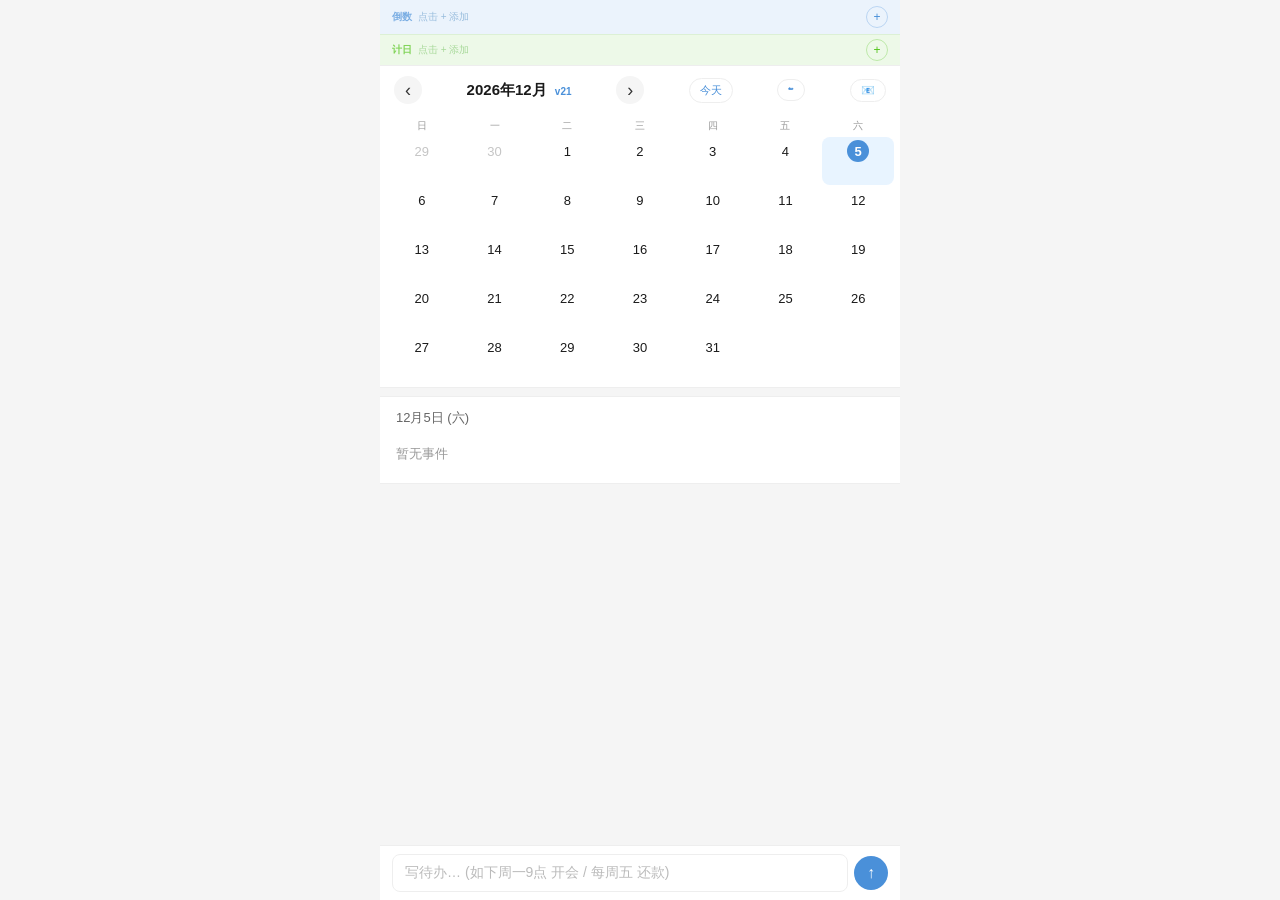
==== index.html @ f9f0dc05 "菜花日历 v1.0 - PWA网页版发布" ====
<!DOCTYPE html>
<html lang="zh-CN">
<head>
<meta charset="UTF-8">
<meta name="viewport" content="width=device-width,initial-scale=1,viewport-fit=cover,user-scalable=no">
<meta name="theme-color" content="#4A90D9">
<meta name="apple-mobile-web-app-capable" content="yes">
<meta name="apple-mobile-web-app-status-bar-style" content="default">
<meta name="apple-mobile-web-app-title" content="菜花日历">
<link rel="apple-touch-icon" href="icon-192.png">
<link rel="manifest" href="manifest.json">
<script src="https://alcdn.msauth.net/browser/2.28.3/js/msal-browser.min.js"></script>
<title>菜花日历</title>
<style>
*{margin:0;padding:0;box-sizing:border-box}
body{font-family:-apple-system,BlinkMacSystemFont,"PingFang SC","Microsoft YaHei",sans-serif;background:#f5f5f5;color:#1a1a1a;max-width:520px;margin:0 auto;padding-bottom:72px}
.top-bar{position:sticky;top:0;z-index:50;background:#fff;border-bottom:1px solid #eee}
.countdown-bar{display:flex;align-items:center;padding:6px 12px;gap:6px;background:#EBF3FC;min-height:32px}
.countdown-bar .label{font-size:10px;color:#4A90D9;font-weight:600;flex-shrink:0;opacity:.7}
.cd-scroll{display:flex;gap:6px;overflow-x:auto;flex:1;scrollbar-width:none}
.cd-scroll::-webkit-scrollbar{display:none}
.cd-row{display:flex;flex-wrap:nowrap;gap:6px;max-height:24px;overflow-x:auto;overflow-y:hidden;flex:1}
.cd-row.wrap{flex-wrap:wrap;max-height:56px;overflow-y:auto}
.counter-bar{display:flex;align-items:center;padding:4px 12px;gap:6px;background:#EDF9E8;border-top:1px solid #dcf0d5;min-height:28px}
.counter-bar .label{font-size:10px;color:#52C41A;font-weight:600;flex-shrink:0;opacity:.7}
.ct-scroll{display:flex;gap:6px;overflow-x:auto;flex:1;scrollbar-width:none}
.ct-scroll::-webkit-scrollbar{display:none}
.mtag{display:inline-flex;align-items:center;gap:2px;padding:2px 8px;border-radius:12px;font-size:11px;white-space:nowrap;flex-shrink:0;cursor:default}
.mtag.cd{background:#fff;color:#4A90D9}
.mtag.ct{background:#fff;color:#52C41A}
.mtag .n{font-weight:700;font-size:12px}
.mtag .x{display:none;margin-left:2px;width:11px;height:11px;border-radius:50%;background:rgba(0,0,0,.08);font-size:7px;cursor:pointer}
.mtag:active .x{display:inline-flex;align-items:center;justify-content:center}
.top-add{width:22px;height:22px;border:1px solid rgba(0,0,0,.1);border-radius:50%;background:transparent;font-size:12px;color:#999;cursor:pointer;flex-shrink:0;display:flex;align-items:center;justify-content:center}
.countdown-bar .top-add{border-color:rgba(74,144,217,.3);color:#4A90D9}
.counter-bar .top-add{border-color:rgba(82,196,26,.3);color:#52C41A}
.csec{background:#fff;border-bottom:1px solid #eee}
.cnav{display:flex;align-items:center;justify-content:space-between;padding:10px 14px}
.cnb{width:28px;height:28px;border:none;background:#f5f5f5;border-radius:50%;font-size:18px;cursor:pointer;color:#333}
.cttl{font-size:15px;font-weight:600}
.cttl span{color:#4A90D9;font-size:10px;margin-left:4px}
.ctoday{font-size:11px;padding:4px 10px;border:1px solid #eee;background:#fff;border-radius:14px;cursor:pointer;color:#4A90D9}
.cgrid{display:grid;grid-template-columns:repeat(7,1fr);padding:2px 6px 6px;gap:1px}
.chdr{text-align:center;font-size:10px;color:#999;padding:3px 0}
.ccell{min-height:48px;display:flex;flex-direction:column;align-items:center;padding:3px 1px;cursor:pointer;border-radius:8px;transition:background .15s}
.ccell:active{background:#f0f0f0}
.ccell.dim{opacity:.25;pointer-events:none}
.ccell.sel{background:#e8f4ff}
.cdnum{font-size:13px;font-weight:500;width:22px;height:22px;display:flex;align-items:center;justify-content:center;border-radius:50%}
.ccell.today .cdnum{background:#4A90D9;color:#fff;font-weight:700}
.ccell.sel .cdnum{background:#4A90D9;color:#fff}
.cevts{width:100%;margin-top:1px;overflow:hidden;text-align:center}
.cevt{font-size:8px;line-height:1.2;white-space:nowrap;overflow:hidden;text-overflow:ellipsis;font-weight:500;padding:1px 3px;border-radius:2px;margin:1px 0;cursor:pointer;color:#fff}
.cevt:active{opacity:.7}
.cmore{font-size:7px;color:#bbb;margin-top:1px}
/* 底部事件列表 */
.elist{background:#fff;margin-top:8px;padding:12px 16px;border-top:1px solid #eee;border-bottom:1px solid #eee}
.elist h4{font-size:13px;color:#666;margin-bottom:10px;font-weight:500}
.eitem{display:flex;align-items:center;gap:10px;padding:8px 0;border-bottom:1px solid #f5f5f5}
.eitem:last-child{border-bottom:none}
.eitem .bar{width:3px;height:20px;border-radius:2px}
.eitem .txt{flex:1;font-size:14px}
.eitem .tm{font-size:11px;color:#999}
.eitem .rec{font-size:10px;color:#4A90D9;background:#EBF3FC;padding:1px 6px;border-radius:10px}
/* 输入 */
.ibar{position:fixed;bottom:0;left:50%;transform:translateX(-50%);max-width:520px;width:100%;display:flex;gap:6px;align-items:center;padding:8px 12px calc(8px + env(safe-area-inset-bottom,0));background:rgba(255,255,255,.95);backdrop-filter:blur(12px);border-top:1px solid #eee;z-index:100}
.ibar textarea{flex:1;border:1px solid #eee;border-radius:8px;padding:8px 12px;font-size:14px;font-family:inherit;resize:none;outline:none;max-height:80px;min-height:34px;line-height:1.4}
.ibar textarea:focus{border-color:#4A90D9}
.ibar textarea::placeholder{color:#bbb}
.sbtn{width:34px;height:34px;border:none;border-radius:50%;background:#4A90D9;color:#fff;font-size:16px;cursor:pointer;flex-shrink:0}
/* 弹窗 */
.ovl{display:none;position:fixed;inset:0;background:rgba(0,0,0,.3);z-index:200;align-items:center;justify-content:center;padding:20px}
.ovl.on{display:flex}
.dlg{background:#fff;border-radius:12px;padding:20px;width:100%;max-width:320px}
.dlg h3{font-size:15px;margin-bottom:14px}
.dlg input,.dlg select{width:100%;padding:9px 12px;border:1px solid #eee;border-radius:8px;font-size:14px;font-family:inherit;outline:none;margin-bottom:8px;background:#fff}
.dlg input:focus,.dlg select:focus{border-color:#4A90D9}
.dlg label.switch{display:flex;align-items:center;gap:8px;margin-bottom:8px;font-size:13px;color:#666;cursor:pointer}
.dlg label.switch input[type=checkbox]{width:auto;margin:0;accent-color:#4A90D9}
.dlg .rec-opts{margin-bottom:8px;display:none}
.dlg .rec-opts.on{display:block}
.dlg .rec-opts select{width:100%}
.dlg .rec-opts .day-pick{display:flex;gap:4px;margin-top:8px}
.dlg .rec-opts .day-pick span{flex:1;text-align:center;padding:5px 0;border:1px solid #eee;border-radius:6px;font-size:11px;cursor:pointer}
.dlg .rec-opts .day-pick span.on{background:#4A90D9;color:#fff;border-color:#4A90D9}
.dlg .rec-opts input[type=number]{width:80px;margin-top:8px}
.cpick{display:flex;gap:8px;margin-bottom:8px}
.cpick span{width:28px;height:28px;border-radius:50%;cursor:pointer;border:2px solid transparent;flex-shrink:0}
.cpick span.on{border-color:#333;box-shadow:0 0 0 2px #fff,0 0 0 4px currentColor}
.dlg-btns{display:flex;gap:8px;justify-content:flex-end;margin-top:4px}
.dlg-btns button{padding:7px 18px;border:none;border-radius:8px;font-size:13px;cursor:pointer;font-family:inherit}
.dlg-btns .ok{background:#4A90D9;color:#fff}
.dlg-btns .no{background:#f5f5f5;color:#888}
.dlg-btns .del{background:#ff4d4f;color:#fff}
.toast{position:fixed;bottom:80px;left:50%;transform:translateX(-50%);background:rgba(0,0,0,.8);color:#fff;padding:8px 18px;border-radius:20px;font-size:13px;z-index:300;opacity:0;transition:.3s;pointer-events:none}
.toast.on{opacity:1}
</style>
</head>
<body>

<div class="top-bar">
  <div class="countdown-bar">
    <span class="label">倒数</span>
    <div class="cd-row" id="cdrow"></div>
    <button class="top-add" id="cdadd">+</button>
  </div>
  <div class="counter-bar">
    <span class="label">计日</span>
    <div class="ct-scroll" id="ctrow"></div>
    <button class="top-add" id="ctadd">+</button>
  </div>
</div>

<div class="ovl" id="mo">
  <div class="dlg">
    <h3 id="mhdr">添加倒数日</h3>
    <input type="text" id="mt" placeholder="如：汕头出发">
    <input type="date" id="md">
    <div class="dlg-btns">
      <button class="no" id="mc">取消</button>
      <button class="ok" id="mk">保存</button>
    </div>
  </div>
</div>

<div class="ovl" id="eo">
  <div class="dlg">
    <h3>编辑事件</h3>
    <input type="text" id="et" placeholder="事件名称">
    <input type="date" id="ed">
    <input type="time" id="etm">
    <div class="cpick">
      <span style="background:#4A90D9" data-c="blue"></span>
      <span style="background:#52C41A" data-c="green"></span>
      <span style="background:#FAAD14" data-c="yellow"></span>
      <span style="background:#FF4D4F" data-c="red"></span>
    </div>
    <label class="switch"><input type="checkbox" id="rec-toggle"> 循环</label>
    <div class="rec-opts" id="rec-opts">
      <select id="rec-type">
        <option value="daily">每天</option>
        <option value="weekdays">工作日</option>
        <option value="weekly">每周</option>
        <option value="monthly">每月</option>
      </select>
      <div class="day-pick" id="rec-days" style="display:none">
        <span data-d="1">一</span><span data-d="2">二</span><span data-d="3">三</span><span data-d="4">四</span><span data-d="5">五</span><span data-d="6">六</span><span data-d="0">日</span>
      </div>
      <input type="number" id="rec-mday" placeholder="几号" min="1" max="31" style="display:none">
      <label class="switch" style="margin-top:8px"><input type="checkbox" id="rec-countdown" checked> 显示在倒数日</label>
    </div>
    <div class="dlg-btns">
      <button class="del" id="edel">删除</button>
      <div style="flex:1"></div>
      <button class="no" id="ecancel">取消</button>
      <button class="ok" id="esave">保存</button>
    </div>
  </div>
</div>

<div class="ovl" id="so">
  <div class="dlg">
    <h3>☁ 云端同步</h3>
    <p style="font-size:12px;color:#999;margin-bottom:12px">通过 GitHub Gist 在多设备间同步数据</p>
    <label style="font-size:12px;color:#666">GitHub Token</label>
    <input type="password" id="sgtoken" placeholder="ghp_xxxxxxxxxxxx">
    <label style="font-size:12px;color:#666">Gist ID（首次上传后自动生成）</label>
    <input type="text" id="sgid" placeholder="上传后自动填充">
    <div style="font-size:11px;color:#999;margin:8px 0">
      如何获取？<a href="https://github.com/settings/tokens" target="_blank" style="color:#4A90D9">创建 Token</a>，勾选 <b>gist</b> 权限即可
    </div>
    <div class="dlg-btns">
      <button class="no" id="scancel">取消</button>
      <button class="ok" id="supload">上传到云端</button>
      <button class="ok" id="sdownload">从云端下载</button>
    </div>
  </div>
</div>

<div class="ovl" id="oo">
  <div class="dlg">
    <h3>📧 Outlook 同步</h3>
    <p id="oostatus" style="font-size:12px;color:#999;margin-bottom:12px">未登录</p>
    <div id="ooconfig" style="margin-bottom:12px">
      <label style="font-size:12px;color:#666">Azure 应用 ID（Client ID）</label>
      <input type="text" id="ocid" placeholder="粘贴你的 Client ID">
      <div style="font-size:10px;color:#999;margin-top:4px">
        如何获取？见下方<a href="#" id="ohelp" style="color:#4A90D9">设置教程</a>
      </div>
    </div>
    <div class="dlg-btns">
      <button class="no" id="ocancel">关闭</button>
      <button class="ok" id="ologin">登录 Outlook</button>
      <button class="ok" id="ologout" style="display:none">退出登录</button>
      <button class="ok" id="opull" style="display:none">从 Outlook 拉取</button>
      <button class="ok" id="opush" style="display:none">推送到 Outlook</button>
    </div>
    <div id="ohelpbox" style="display:none;margin-top:12px;background:#f8f8f8;padding:10px;border-radius:8px;font-size:11px;line-height:1.6;max-height:200px;overflow-y:auto">
      <b>Azure 应用注册步骤：</b><br>
      1. 打开 <a href="https://portal.azure.com/#view/Microsoft_AAD_RegisteredApps/ApplicationsListBlade" target="_blank">Azure 应用注册</a><br>
      2. 点「新注册」→ 名称填「菜花日历」<br>
      3. 账户类型选「任何组织目录中的帐户和个人 Microsoft 帐户」<br>
      4. 重定向 URI 选「单页应用(SPA)」→ 填当前网址<br>
      5. 点「注册」→ 复制「应用程序(客户端) ID」<br>
      6. 粘贴到上方输入框即可
    </div>
  </div>
</div>

<div class="csec">
  <div class="cnav">
    <button class="cnb" id="pm">‹</button>
    <div class="cttl" id="ct">2026年6月 <span>v21</span></div>
    <button class="cnb" id="nm">›</button>
    <button class="ctoday" id="td">今天</button>
    <button class="ctoday" id="syncbtn" title="云端同步">☁</button>
    <button class="ctoday" id="outlookbtn" title="Outlook同步">📧</button>
  </div>
  <div class="cgrid" id="cg"></div>
</div>

<!-- 选中日期的事件列表 -->
<div class="elist" id="el">
  <h4 id="elt">点击日期查看事件</h4>
  <div id="elc"></div>
</div>

<div class="ibar">
  <textarea id="ci" placeholder="写待办… (如下周一9点 开会 / 每周五 还款)" rows="1"></textarea>
  <button class="sbtn" id="sb">↑</button>
</div>

<div class="toast" id="to"></div>

<script>
// ====== 颜色 ======
var COLORS={blue:'#4A90D9',green:'#52C41A',yellow:'#FAAD14',red:'#FF4D4F','default':'#8C8C8C'};

// ====== Parser ======
(function(){var D=['日','一','二','三','四','五','六'],N={'一':1,'二':2,'三':3,'四':4,'五':5,'六':6,'日':0,'天':0,'七':7};
function now(){var d=new Date();d.setHours(0,0,0,0);return d}
function clone(d){return new Date(d.getTime())}
function getThisWeekday(c){var t=N[c],d=clone(now()),cd=d.getDay(),diff=t-cd;if(diff<0)diff+=7;d.setDate(d.getDate()+diff);return d}
function getNextWeekday(c,w){var t=N[c],d=clone(now()),cd=d.getDay(),diff=t-cd;if(diff<=0)diff+=7;diff+=(w-1)*7;d.setDate(d.getDate()+diff);return d}

window.Parser={
 parseLine:function(line){
  line=line.trim();if(!line)return null;
  line=line.replace(/^\d+[、，,.。\s]+/,'').trim();if(!line)return null;
  var r={title:line,date:null,time:null,recurring:null,color:'default',needsClarify:false};
  // recurring patterns first
  var pats=[{re:/每天/,fn:function(){return{t:'daily'}}},{re:/(每个)?工作日/,fn:function(){return{t:'weekdays'}}},{re:/每周([一二三四五六日天])/,fn:function(m){return{t:'weekly',d:N[m[1]]}}},{re:/每月(\d{1,2})[日号]/,fn:function(m){return{t:'monthly',d:parseInt(m[1])}}},{re:/每个月(\d{1,2})[日号]/,fn:function(m){return{t:'monthly',d:parseInt(m[1])}}},{re:/每个月的(\d{1,2})[日号]/,fn:function(m){return{t:'monthly',d:parseInt(m[1])}}},{re:/每月的(\d{1,2})[日号]/,fn:function(m){return{t:'monthly',d:parseInt(m[1])}}}];
  for(var i=0;i<pats.length;i++){var m=line.match(pats[i].re);if(m){r.recurring=pats[i].fn(m);r.recurring.matched=m[0];r.title=r.title.replace(m[0],'').trim();break}}
  // time
  var tps=[{re:/上午(\d{1,2})点(半|(\d{1,2})分?)?/,fn:function(m){return pad(parseInt(m[1]),m[2]==='半'?30:(m[3]?parseInt(m[3]):0))}},{re:/下午(\d{1,2})点(半|(\d{1,2})分?)?/,fn:function(m){return pad(parseInt(m[1])+12,m[2]==='半'?30:(m[3]?parseInt(m[3]):0))}},{re:/晚上(\d{1,2})点(半|(\d{1,2})分?)?/,fn:function(m){return pad(parseInt(m[1])+12,m[2]==='半'?30:(m[3]?parseInt(m[3]):0))}},{re:/(\d{1,2}):(\d{2})/,fn:function(m){return m[1].padStart(2,'0')+':'+m[2]}},{re:/全天/,fn:function(){return'all_day'}}];
  for(var i=0;i<tps.length;i++){var m=r.title.match(tps[i].re);if(m){r.time=tps[i].fn(m);r.title=r.title.replace(m[0],'').trim();break}}
  // date (absolute/relative)
  var dps=[{re:/^周([一二三四五六])周([一二三四五六日天])/,fn:function(m){return getThisWeekday(m[1])}},{re:/^周([一二三四五六])[日天](?!\S)/,fn:function(m){return getThisWeekday(m[1])}},{re:/^今天/,fn:function(){return clone(now())}},{re:/^明天/,fn:function(){var d=clone(now());d.setDate(d.getDate()+1);return d}},{re:/^后天/,fn:function(){var d=clone(now());d.setDate(d.getDate()+2);return d}},{re:/^大后天/,fn:function(){var d=clone(now());d.setDate(d.getDate()+3);return d}},{re:/^下周([一二三四五六日天])/,fn:function(m){return getNextWeekday(m[1],1)}},{re:/^下下周([一二三四五六日天])/,fn:function(m){return getNextWeekday(m[1],2)}},{re:/^这周([一二三四五六日天])/,fn:function(m){return getThisWeekday(m[1])}},{re:/^周([一二三四五六日天])/,fn:function(m){return getThisWeekday(m[1])}},{re:/^下周(?!\S)/,fn:function(){return getNextWeekday('一',1)}},{re:/^周末/,fn:function(){return getThisWeekday('六')}}];
  var found=false;
  for(var i=0;i<dps.length;i++){var m=r.title.match(dps[i].re);if(m){r.date=dps[i].fn(m);r.title=r.title.replace(m[0],'').trim();found=true;break}}
  if(!found){var am=r.title.match(/^(\d{1,2})月(\d{1,2})[日号]/);if(am){var mo=parseInt(am[1]),dy=parseInt(am[2]);if(mo>=1&&mo<=12&&dy>=1&&dy<=31){var d=new Date(now().getFullYear(),mo-1,dy);if(d<now())d.setFullYear(d.getFullYear()+1);r.date=d;r.title=r.title.replace(am[0],'').trim();found=true}}}
  if(!found){var dm=r.title.match(/^(\d{1,2})[日号](?![-.\d])/);if(dm){var dy=parseInt(dm[1]);if(dy>=1&&dy<=31){var d=new Date(now().getFullYear(),now().getMonth(),dy);if(d<now())d.setMonth(d.getMonth()+1);r.date=d;r.title=r.title.replace(dm[0],'').trim();found=true}}}
  // If has recurring but no date found, set date to next occurrence of that weekday (today or next)
  if(r.recurring&&!r.date&&r.recurring.t==='weekly'){r.date=getNextWeekday(D[r.recurring.d],0)} // 0 = this week or next
  if(!found&&!r.recurring){r.needsClarify=true}
  r.title=r.title.replace(/^[,，、。.\s]+/,'').replace(/[,，、。.\s]+$/,'').replace(/^[【\[].*?[】\]]/,'').trim();
  if(!r.title)r.title='(无标题)';
  var lo=r.title;
  if(/红/.test(lo)){r.color='red';r.title=r.title.replace(/红/g,'').trim()}
  else if(/黄/.test(lo)){r.color='yellow';r.title=r.title.replace(/黄/g,'').trim()}
  else if(/绿/.test(lo)){r.color='green';r.title=r.title.replace(/绿/g,'').trim()}
  else if(/蓝/.test(lo)){r.color='blue';r.title=r.title.replace(/蓝/g,'').trim()}
  if(!r.title||r.title.length<2)r.title='(无标题)';
  return r},
 parse:function(text){var self=this;var rv=text.split(/[\n\r]+/).filter(function(l){return l.trim()}).reduce(function(acc,l){var parts=l.trim().split(/[\s,，、]+(?=\d+[、，,.。\s]?\S)/);return acc.concat(parts)},[]).map(function(l){return self.parseLine(l)}).filter(Boolean);var flat=[];rv.forEach(function(r){if(r.date&&/[，、,]/.test(r.title)){r.title.split(/[，、,]/).filter(function(s){return s.trim().length>=2}).forEach(function(s){flat.push({title:s.trim(),date:r.date,time:r.time,recurring:r.recurring,color:r.color,showInCountdown:r.showInCountdown})})}else{flat.push(r)}});return flat},
 formatDate:function(date){if(!date)return'';return date.getFullYear()+'/'+(date.getMonth()+1)+'/'+date.getDate()+' 周'+D[date.getDay()]},
 recLabel:function(r){if(!r)return'';var m={daily:'每天',weekdays:'工作日'};if(m[r.t])return m[r.t];if(r.t==='weekly')return'每周'+D[r.d];if(r.t==='monthly')return'每月'+r.d+'号';return''}
};
function pad(h,m){if(h===12)h=12;if(h>24)h-=12;return String(h).padStart(2,'0')+':'+String(m).padStart(2,'0')}
})();

// ====== Storage ======
window.Storage=(function(){
function fmt(d){return d.getFullYear()+'-'+String(d.getMonth()+1).padStart(2,'0')+'-'+String(d.getDate()).padStart(2,'0')}
function get(k,d){try{return JSON.parse(localStorage.getItem(k)||d)}catch(e){return JSON.parse(d)}}
function set(k,v){localStorage.setItem(k,JSON.stringify(v))}
function matchRec(ev,date){if(ev.date){var d=new Date(ev.date+'T00:00:00');if(isNaN(d.getTime()))return false;if(date<d)return false}var r=ev.recurring;switch(r.t){case'daily':return true;case'weekdays':return date.getDay()>=1&&date.getDay()<=5;case'weekly':return date.getDay()===r.d;case'monthly':return date.getDate()===r.d}return false}
function getEvs(){return get('cal_evts','[]')}
function saveEvs(v){set('cal_evts',v)}
return{
 matchRec:matchRec,
 getEvents:getEvs,
 getEventById:function(id){return getEvs().find(function(e){return e.id===id})||null},
 getEventsByDate:function(ds){var evs=getEvs(),res=[];var d=new Date(ds+'T00:00:00');for(var i=0;i<evs.length;i++){var ev=evs[i];if(ev.recurring){if(matchRec(ev,d))res.push(ev)}else if(ev.date===ds){res.push(ev)}}return res},
 addEvents:function(list){var evs=getEvs();list.forEach(function(e){e.id=Date.now().toString(36)+Math.random().toString(36).slice(2,6);e.createdAt=new Date().toISOString();evs.push(e)});saveEvs(evs);return list},
 updateEvent:function(id,upd){var evs=getEvs(),idx=evs.findIndex(function(e){return e.id===id});if(idx>=0){Object.keys(upd).forEach(function(k){evs[idx][k]=upd[k]});evs[idx].updatedAt=new Date().toISOString();saveEvs(evs);return evs[idx]}return null},
 deleteEvent:function(id){saveEvs(getEvs().filter(function(e){return e.id!==id}))},
 getMonthEventDates:function(yy,mm){var evs=getEvs(),map={},f=new Date(yy,mm,1),l=new Date(yy,mm+1,0);
  for(var i=0;i<evs.length;i++){var ev=evs[i];
   if(ev.recurring){for(var d=new Date(f.getTime());d<=l;d.setDate(d.getDate()+1)){if(matchRec(ev,new Date(d.getTime()))){var k=fmt(d);if(!map[k])map[k]=[];map[k].push({id:ev.id,title:ev.title,color:ev.color,time:ev.time,recurring:ev.recurring})}}}
   else if(ev.date){var p=ev.date.split('-'),y=parseInt(p[0]),m2=parseInt(p[1]);if(y===yy&&m2-1===mm){if(!map[ev.date])map[ev.date]=[];map[ev.date].push({id:ev.id,title:ev.title,color:ev.color,time:ev.time,recurring:ev.recurring})}}}
  return map},
 formatDateStr:fmt,
 getMilestones:function(){return get('cal_ms','[]')},
 addMilestone:function(ms){var list=get('cal_ms','[]');ms.id='ms'+Date.now().toString(36);list.push(ms);set('cal_ms',list)},
 deleteMilestone:function(id){set('cal_ms',get('cal_ms','[]').filter(function(m){return m.id!==id}))},
 exportAll:function(){return{events:getEvs(),milestones:get('cal_ms','[]')}},
 importAll:function(d){if(d.events)saveEvs(d.events);if(d.milestones)set('cal_ms',d.milestones)}
}})();

// ====== App ======
(function(){
var yy,mm,selDate=null;
function E(s){return document.querySelector(s)}
function H(s){var d=document.createElement('div');d.textContent=s;return d.innerHTML}
var curMsType='countdown';

// ====== Outlook Sync ======
var msalApp=null,outlookLoggedIn=false,msalAccount=null;
var OUTLOOK_SCOPES=['Calendars.ReadWrite'];

function initMSAL(){
 var cid=E('#ocid').value.trim();
 if(!cid){toast('请填写 Client ID');return}
 localStorage.setItem('cal_msal_cid',cid);
 msalApp=new msal.PublicClientApplication({
  auth:{clientId:cid,authority:'https://login.microsoftonline.com/common',redirectUri:window.location.origin},
  cache:{cacheLocation:'localStorage',storeAuthStateInCookie:false}
 });
 return msalApp;
}

function showOutlook(){
 E('#oo').classList.add('on');
 E('#ohelpbox').style.display='none';
 var cid=localStorage.getItem('cal_msal_cid')||'';
 E('#ocid').value=cid;
 updateOutlookUI();
}

function hideOutlook(){E('#oo').classList.remove('on')}

function updateOutlookUI(){
 var logged=outlookLoggedIn;
 E('#ooconfig').style.display=logged?'none':'block';
 E('#ologin').style.display=logged?'none':'inline-block';
 E('#ologout').style.display=logged?'inline-block':'none';
 E('#opull').style.display=logged?'inline-block':'none';
 E('#opush').style.display=logged?'inline-block':'none';
 if(logged){
  var name=msalAccount?(msalAccount.name||msalAccount.username):'Outlook';
  E('#oostatus').textContent='已登录: '+name;
  E('#oostatus').style.color='#52C41A';
 }else{
  E('#oostatus').textContent='未登录';
  E('#oostatus').style.color='#999';
 }
}

function outlookLogin(){
 if(!msalApp){msalApp=initMSAL();if(!msalApp)return}
 msalApp.loginPopup({scopes:OUTLOOK_SCOPES})
 .then(function(resp){
  msalAccount=resp.account;outlookLoggedIn=true;
  msalApp.setActiveAccount(msalAccount);
  updateOutlookUI();toast('已登录 Outlook');
 }).catch(function(e){
  if(e.errorCode!=='user_cancelled')toast('登录失败: '+(e.errorMessage||e.message));
 });
}

function outlookLogout(){
 if(!msalApp)return;
 msalApp.logoutPopup().then(function(){
  outlookLoggedIn=false;msalAccount=null;updateOutlookUI();toast('已退出');
 }).catch(function(){});
}

function graphCall(endpoint,method,body){
 if(!msalApp||!msalAccount)return Promise.reject(new Error('未登录'));
 var req={scopes:OUTLOOK_SCOPES,account:msalAccount};
 return msalApp.acquireTokenSilent(req).then(function(resp){
  var opts={method:method||'GET',headers:{Authorization:'Bearer '+resp.accessToken}};
  if(body){opts.headers['Content-Type']='application/json';opts.body=JSON.stringify(body)}
  return fetch('https://graph.microsoft.com/v1.0'+endpoint,opts).then(function(r){
   if(!r.ok)throw new Error('HTTP '+r.status);
   return r.json();
  });
 });
}

function outlookPull(){
 if(!outlookLoggedIn){toast('请先登录');return}
 toast('正在从 Outlook 拉取...');
 var now=new Date().toISOString();
 graphCall('/me/calendar/events?$top=200&$orderby=start/dateTime&$filter=start/dateTime ge \''+now+'\'')
 .then(function(data){
  var evts=[];
  (data.value||[]).forEach(function(oe){
   var start=oe.start||{},title=oe.subject||'';
   var d=null;
   if(start.dateTime){
    var dt=new Date(start.dateTime);
    d=dt.getFullYear()+'-'+String(dt.getMonth()+1).padStart(2,'0')+'-'+String(dt.getDate()).padStart(2,'0');
   }
   if(!d)return;
   var tm=null;
   if(start.dateTime&&!oe.isAllDay){
    var dt2=new Date(start.dateTime);
    tm=String(dt2.getHours()).padStart(2,'0')+':'+String(dt2.getMinutes()).padStart(2,'0');
   }
   var rec=null;
   if(oe.recurrence){
    var p=oe.recurrence.pattern||{};
    if(p.type==='daily')rec={t:'daily'};
    else if(p.type==='weekly'&&p.daysOfWeek&&p.daysOfWeek.length===1){
     var wmap={'monday':1,'tuesday':2,'wednesday':3,'thursday':4,'friday':5,'saturday':6,'sunday':0};
     var wd=wmap[p.daysOfWeek[0]];if(wd!==undefined)rec={t:'weekly',d:wd};
    }else if(p.type==='absoluteMonthly'&&p.dayOfMonth)rec={t:'monthly',d:p.dayOfMonth};
   }
   evts.push({id:'ol_'+oe.id,title:title,date:d,time:tm,recurring:rec,color:'default',showInCountdown:true});
  });
  if(!evts.length){toast('Outlook 中没有事件');return}
  var existing=Storage.getEvents();
  var merged=existing.filter(function(e){return !e.id||!e.id.startsWith('ol_')});
  merged=merged.concat(evts);
  localStorage.setItem('cal_evts',JSON.stringify(merged));
  renderAll();toast('从 Outlook 拉取了 '+evts.length+' 个事件');
 }).catch(function(e){toast('拉取失败: '+e.message)});
}

function outlookPush(){
 if(!outlookLoggedIn){toast('请先登录');return}
 toast('正在推送到 Outlook...');
 var evts=Storage.getEvents().filter(function(e){return !e.id||!e.id.startsWith('ol_')});
 var todo=evts.length,ok=0,err=0;
 if(!todo){toast('没有可推送的事件');return}
 evts.forEach(function(ev){
  var body={subject:ev.title};
  var ds=ev.date+'T'+(ev.time||'00:00')+':00';
  var de=ev.date+'T'+(ev.time||'23:59')+':59';
  body.start={dateTime:ds,timeZone:'Asia/Shanghai'};
  body.end={dateTime:de,timeZone:'Asia/Shanghai'};
  if(!ev.time)body.isAllDay=true;
  if(ev.recurring){
   var r={range:{type:'noEnd',startDate:ev.date},pattern:{}};
   if(ev.recurring.t==='daily')r.pattern={type:'daily',interval:1};
   else if(ev.recurring.t==='weekly'){
    var dmap={0:'sunday',1:'monday',2:'tuesday',3:'wednesday',4:'thursday',5:'friday',6:'saturday'};
    r.pattern={type:'weekly',interval:1,daysOfWeek:[dmap[ev.recurring.d]]};
   }else if(ev.recurring.t==='monthly')r.pattern={type:'absoluteMonthly',interval:1,dayOfMonth:ev.recurring.d};
   body.recurrence=r;
  }
  graphCall('/me/calendar/events','POST',body)
  .then(function(){ok++;if(ok+err>=todo)finalizePush()})
  .catch(function(){err++;if(ok+err>=todo)finalizePush()});
 });
 function finalizePush(){toast('推送完成: '+ok+' 成功, '+err+' 失败')}
}

function outlookCheckSilent(){
 var cid=localStorage.getItem('cal_msal_cid');
 if(!cid)return;
 msalApp=new msal.PublicClientApplication({
  auth:{clientId:cid,authority:'https://login.microsoftonline.com/common',redirectUri:window.location.origin},
  cache:{cacheLocation:'localStorage',storeAuthStateInCookie:false}
 });
 var accts=msalApp.getAllAccounts();
 if(accts&&accts.length>0){
  msalAccount=accts[0];outlookLoggedIn=true;msalApp.setActiveAccount(msalAccount);
 }
}

// ====== GitHub Gist Sync ======
function showSync(){E('#so').classList.add('on')}
function hideSync(){E('#so').classList.remove('on')}
function uploadToGist(){
 var token=E('#sgtoken').value.trim(),gid=E('#sgid').value.trim();
 if(!token){toast('请填写 GitHub Token');return}
 localStorage.setItem('cal_gist_token',token);
 var data={events:localStorage.getItem('cal_evts')||'[]',milestones:localStorage.getItem('cal_ms')||'[]'};
 var body={description:'菜花日历数据',public:false,files:{'calendar-data.json':{content:JSON.stringify(data)}}};
 var method='POST',url='https://api.github.com/gists';
 if(gid){method='PATCH';url='https://api.github.com/gists/'+gid}
 fetch(url,{method:method,headers:{Authorization:'token '+token,'Content-Type':'application/json'},body:JSON.stringify(body)})
 .then(function(r){if(!r.ok)throw new Error('HTTP '+r.status);return r.json()})
 .then(function(r){
  if(!gid){E('#sgid').value=r.id;localStorage.setItem('cal_gist_id',r.id)}
  toast('已上传到云端');
 }).catch(function(e){toast('上传失败: '+e.message)});
}
function downloadFromGist(){
 var token=E('#sgtoken').value.trim(),gid=E('#sgid').value.trim();
 if(!token||!gid){toast('请填写 Token 和 Gist ID');return}
 localStorage.setItem('cal_gist_token',token);localStorage.setItem('cal_gist_id',gid);
 fetch('https://api.github.com/gists/'+gid,{headers:{Authorization:'token '+token}})
 .then(function(r){if(!r.ok)throw new Error('HTTP '+r.status);return r.json()})
 .then(function(r){
  var f=r.files['calendar-data.json'];
  if(!f||!f.content){toast('Gist 中没有数据');return}
  var data=JSON.parse(f.content);
  if(data.events){localStorage.setItem('cal_evts',data.events)}
  if(data.milestones){localStorage.setItem('cal_ms',data.milestones)}
  toast('已从云端下载');renderAll();
 }).catch(function(e){toast('下载失败: '+e.message)});
}

function init(){
 var n=new Date();yy=n.getFullYear();mm=n.getMonth();selDate=Storage.formatDateStr(n);
 outlookCheckSilent();updateOutlookUI();
 bindEvents();renderAll();
}

function bindEvents(){
 E('#pm').addEventListener('click',function(){chMonth(-1)});
 E('#nm').addEventListener('click',function(){chMonth(1)});
 E('#td').addEventListener('click',goToday);
 E('#sb').addEventListener('click',handleSend);
 E('#ci').addEventListener('keydown',function(e){if(e.key==='Enter'&&!e.shiftKey){e.preventDefault();handleSend()}});
 E('#ci').addEventListener('input',autoResize);
 E('#cdadd').addEventListener('click',function(){showMilestone('countdown')});
 E('#ctadd').addEventListener('click',function(){showMilestone('counter')});
 E('#mc').addEventListener('click',hideMilestone);
 E('#mk').addEventListener('click',saveMilestone);
 E('#mo').addEventListener('click',function(e){if(e.target===E('#mo'))hideMilestone()});
 E('#ecancel').addEventListener('click',hideEditEvent);
 E('#esave').addEventListener('click',saveEditEvent);
 E('#edel').addEventListener('click',deleteEditEvent);
 E('#eo').addEventListener('click',function(e){if(e.target===E('#eo'))hideEditEvent()});
 E('#rec-toggle').addEventListener('change',function(){E('#rec-opts').classList.toggle('on',this.checked);updateRecFields()});
 E('#rec-type').addEventListener('change',updateRecFields);
 E('#eo').querySelector('.cpick').addEventListener('click',function(e){var s=e.target.closest('span');if(!s)return;E('#eo').querySelectorAll('.cpick span').forEach(function(x){x.classList.remove('on')});s.classList.add('on')});
 // Sync
 E('#syncbtn').addEventListener('click',showSync);
 E('#scancel').addEventListener('click',hideSync);
 E('#so').addEventListener('click',function(e){if(e.target===E('#so'))hideSync()});
 E('#supload').addEventListener('click',uploadToGist);
 E('#sdownload').addEventListener('click',downloadFromGist);
 E('#sgtoken').value=localStorage.getItem('cal_gist_token')||'';
 E('#sgid').value=localStorage.getItem('cal_gist_id')||'';
 // Outlook
 E('#outlookbtn').addEventListener('click',showOutlook);
 E('#ocancel').addEventListener('click',hideOutlook);
 E('#oo').addEventListener('click',function(e){if(e.target===E('#oo'))hideOutlook()});
 E('#ologin').addEventListener('click',outlookLogin);
 E('#ologout').addEventListener('click',outlookLogout);
 E('#opull').addEventListener('click',outlookPull);
 E('#opush').addEventListener('click',outlookPush);
 E('#ohelp').addEventListener('click',function(e){e.preventDefault();E('#ohelpbox').style.display=E('#ohelpbox').style.display==='none'?'block':'none'});
 // Calendar click - select date
 E('#cg').addEventListener('click',function(e){
  var cell=e.target.closest('.ccell');
  if(cell&&cell.dataset.date){selectDate(cell.dataset.date)}
  var evt=e.target.closest('.cevt');
  if(evt&&evt.dataset.id){showEditEvent(evt.dataset.id)}
 });
 E('#cdrow').addEventListener('click',function(e){var b=e.target.closest('.x');if(b){Storage.deleteMilestone(b.dataset.id);renderMilestones()}});
 E('#ctrow').addEventListener('click',function(e){var b=e.target.closest('.x');if(b){Storage.deleteMilestone(b.dataset.id);renderMilestones()}});
 E('#rec-days').addEventListener('click',function(e){var s=e.target.closest('span');if(!s)return;E('#rec-days').querySelectorAll('span').forEach(function(x){x.classList.remove('on')});s.classList.add('on')});
}

function updateRecFields(){
 var t=E('#rec-type').value;
 E('#rec-days').style.display=(t==='weekly')?'flex':'none';
 E('#rec-mday').style.display=(t==='monthly')?'block':'none';
}

function renderAll(){renderMilestones();renderCalendar();renderEventList()}

function selectDate(ds){
 selDate=ds;
 renderCalendar(); // update selection highlight
 renderEventList();
}

function renderCalendar(){
 var g=E('#cg'),t=E('#ct'),dm=Storage.getMonthEventDates(yy,mm),td=Storage.formatDateStr(new Date());
 t.innerHTML=yy+'年'+(mm+1)+'月 <span>v21</span>';
 var fd=new Date(yy,mm,1).getDay(),dim=new Date(yy,mm+1,0).getDate(),pdim=new Date(yy,mm,0).getDate();
 var h='';
 '日一二三四五六'.split('').forEach(function(d){h+='<div class="chdr">'+d+'</div>'});
 for(var i=fd-1;i>=0;i--){h+='<div class="ccell dim"><div class="cdnum">'+(pdim-i)+'</div></div>'}
 for(var d=1;d<=dim;d++){
  var ds=yy+'-'+String(mm+1).padStart(2,'0')+'-'+String(d).padStart(2,'0');
  var evs=dm[ds]||[],cls='ccell';
  if(ds===td)cls+=' today';
  if(ds===selDate)cls+=' sel';
  var eh='',max=2; // show max 2 in cell
  for(var i=0;i<Math.min(evs.length,max);i++){
   var co=COLORS[evs[i].color]||COLORS['default'];
   eh+='<div class="cevt" data-id="'+evs[i].id+'" style="background:'+co+'">'+H(evs[i].title)+'</div>';
  }
  if(evs.length>max){eh+='<div class="cmore">+'+(evs.length-max)+'</div>'}
  h+='<div class="'+cls+'" data-date="'+ds+'"><div class="cdnum">'+d+'</div>'+(evs.length?'<div class="cevts">'+eh+'</div>':'')+'</div>'
 }
 g.innerHTML=h;
}

function renderEventList(){
 var h4=E('#elt'),list=E('#elc');
 if(!selDate){h4.textContent='点击日期查看事件';list.innerHTML='';return}
 var evs=Storage.getEventsByDate(selDate),d=new Date(selDate+'T00:00:00');
 h4.textContent=(d.getMonth()+1)+'月'+d.getDate()+'日 ('+['日','一','二','三','四','五','六'][d.getDay()]+')';
 if(!evs.length){list.innerHTML='<div style="color:#999;font-size:13px;padding:8px 0">暂无事件</div>';return}
 var html='';
 evs.forEach(function(ev){
  var co=COLORS[ev.color]||COLORS['default'],tm=ev.time==='all_day'?'全天':(ev.time||''),rl=ev.recurring?(' 🔁'+Parser.recLabel(ev.recurring)):'';
  html+='<div class="eitem" data-id="'+ev.id+'"><div class="bar" style="background:'+co+'"></div><div class="txt">'+H(ev.title)+'</div>'+(tm?'<div class="tm">'+tm+'</div>':'')+(rl?'<div class="rec">'+rl+'</div>':'')+'</div>';
 });
 list.innerHTML=html;
 // bind click on list items
 list.querySelectorAll('.eitem').forEach(function(it){it.addEventListener('click',function(){showEditEvent(this.dataset.id)})});
}

function chMonth(d){mm+=d;if(mm<0){mm=11;yy--}if(mm>11){mm=0;yy++};renderCalendar();renderEventList()}
function goToday(){var n=new Date();yy=n.getFullYear();mm=n.getMonth();selDate=Storage.formatDateStr(n);renderCalendar();renderEventList()}

function handleSend(){
 var t=E('#ci').value.trim();if(!t)return;
 var evs=Parser.parse(t),ok=evs.filter(function(e){return!e.needsClarify}),nc=evs.filter(function(e){return e.needsClarify});
 if(evs.length===0){toast('没识别到，试试：下周一9点 开会');return}
 if(ok.length>0){
  Storage.addEvents(ok.map(function(e){return{title:e.title,date:e.date?Storage.formatDateStr(e.date):null,time:e.time,recurring:e.recurring,color:e.color,showInCountdown:e.recurring?true:undefined}}));
  toast('已添加 '+ok.length+' 个事项');
 }
 if(nc.length>0){toast('⚠️ '+nc.map(function(e){return e.title}).join(' ')+' 缺少日期')}
 E('#ci').value='';autoResize();renderCalendar();renderEventList();renderMilestones();
}

function autoResize(){var i=E('#ci');i.style.height='auto';i.style.height=Math.min(i.scrollHeight,80)+'px'}

// Milestones
function getNextRecurringDate(ev,from){
 var d=new Date(from.getTime());
 for(var i=0;i<400;i++){if(Storage.matchRec(ev,new Date(d.getTime())))return new Date(d.getTime());d.setDate(d.getDate()+1)}
 return null;
}
function renderMilestones(){
 var ms=Storage.getMilestones(),n=new Date();n.setHours(0,0,0,0);
 var cds=ms.filter(function(m){return m.type!=='counter'}),cts=ms.filter(function(m){return m.type==='counter'});
 // 混入循环事件到倒数日
 var evs=Storage.getEvents();
 evs.forEach(function(ev){
  if(!ev.recurring||ev.showInCountdown===false)return;
  var nd=getNextRecurringDate(ev,n);
  if(nd){cds.push({id:ev.id,title:ev.title,date:Storage.formatDateStr(nd),isRec:true})}
 });
 cds.sort(function(a,b){return new Date(a.date)-new Date(b.date)});
 var cdrow=E('#cdrow'),h='';
 if(!cds.length){h='<span style="color:#99bddd;font-size:10px">点击 + 添加</span>'}
 cds.forEach(function(m){
  var t=new Date(m.date+'T00:00:00'),diff=Math.ceil((t-n)/86400000),lbs='';
  if(diff<0){lbs='已过 '+Math.abs(diff)+' 天'}else if(diff===0){lbs='就是今天'}else{lbs='还有 '+diff+' 天'}
  h+='<div class="mtag cd">'+H(m.title)+(m.isRec?'<b class="n">'+lbs+'</b>':' <b class="n">'+lbs+'</b><span class="x" data-id="'+m.id+'">×</span>')+'</div>';
 });
 cdrow.innerHTML=h;if(cds.length>3)cdrow.classList.add('wrap');else cdrow.classList.remove('wrap');
 cts.sort(function(a,b){return new Date(a.date)-new Date(b.date)});
 var ctrow=E('#ctrow'),h2='';
 if(!cts.length){h2='<span style="color:#a8d99a;font-size:10px">点击 + 添加</span>'}
 cts.forEach(function(m){
  var t=new Date(m.date+'T00:00:00'),diff=Math.ceil((t-n)/86400000);
  h2+='<div class="mtag ct">'+H(m.title)+' <b class="n">已过 '+Math.abs(Math.min(diff,0))+' 天</b><span class="x" data-id="'+m.id+'">×</span></div>';
 });
 ctrow.innerHTML=h2;
}
function showMilestone(type){
 curMsType=type;
 E('#mo').classList.add('on');E('#mt').value='';
 var to=new Date();
 if(type==='counter'){to.setMonth(to.getMonth()-3);E('#mt').placeholder='如：入职南威';E('#mhdr').textContent='添加计日'}
 else{to.setDate(to.getDate()+1);E('#mt').placeholder='如：汕头出发';E('#mhdr').textContent='添加倒数日'}
 E('#md').value=Storage.formatDateStr(to);E('#mt').focus();
}
function hideMilestone(){E('#mo').classList.remove('on');E('#mt').value=''}
function saveMilestone(){
 var t=E('#mt').value.trim(),d=E('#md').value;
 if(!t||!d)return;
 Storage.addMilestone({title:t,date:d,type:curMsType});hideMilestone();renderMilestones();
}

// Edit Event
var editEvtId=null;
function showEditEvent(id){
 editEvtId=id;
 var ev=Storage.getEventById(id);
 if(!ev)return;
 E('#eo').classList.add('on');
 E('#et').value=ev.title||'';
 E('#ed').value=ev.date||'';
 E('#etm').value=(ev.time&&ev.time!=='all_day')?ev.time:'';
 var cp=E('#eo').querySelector('.cpick');
 cp.querySelectorAll('span').forEach(function(s){s.classList.toggle('on',s.dataset.c===(ev.color||'default'))});
 var hasRec=!!ev.recurring;
 E('#rec-toggle').checked=hasRec;E('#rec-opts').classList.toggle('on',hasRec);
 if(ev.recurring){E('#rec-type').value=ev.recurring.t||'daily';updateRecFields();if(ev.recurring.t==='weekly'){E('#rec-days').querySelectorAll('span').forEach(function(s){s.classList.toggle('on',parseInt(s.dataset.d)===ev.recurring.d)})}if(ev.recurring.t==='monthly'){E('#rec-mday').value=ev.recurring.d||1};E('#rec-countdown').checked=ev.showInCountdown!==false}
}
function hideEditEvent(){E('#eo').classList.remove('on');editEvtId=null}
function saveEditEvent(){
 if(!editEvtId)return;
 var t=E('#et').value.trim(),d=E('#ed').value,tm=E('#etm').value;
 var hasRec=E('#rec-toggle').checked,rec=null;
 if(hasRec){var rt=E('#rec-type').value;if(rt==='weekly'){var ds=E('#rec-days').querySelector('span.on');rec={t:'weekly',d:ds?parseInt(ds.dataset.d):1}}else if(rt==='monthly'){rec={t:'monthly',d:parseInt(E('#rec-mday').value)||1}}else{rec={t:rt}}}
 var csel=E('#eo').querySelector('.cpick span.on');
 var color=csel?csel.dataset.c:'default';
 if(!t)return;
 Storage.updateEvent(editEvtId,{title:t,date:d,time:tm||null,recurring:rec,color:color,showInCountdown:E('#rec-countdown').checked});
 hideEditEvent();renderCalendar();renderEventList();renderMilestones();toast('已更新');
}
function deleteEditEvent(){
 if(!editEvtId)return;
 Storage.deleteEvent(editEvtId);
 hideEditEvent();renderCalendar();renderEventList();renderMilestones();toast('已删除');
}

var tt;
function toast(m){var el=E('#to');el.textContent=m;el.classList.add('on');clearTimeout(tt);tt=setTimeout(function(){el.classList.remove('on')},1800)}

document.addEventListener('DOMContentLoaded',init);
// Service Worker
if('serviceWorker' in navigator){
 navigator.serviceWorker.register('sw.js').then(function(){console.log('SW registered')}).catch(function(){});
}
})();
</script>
</body>
</html>
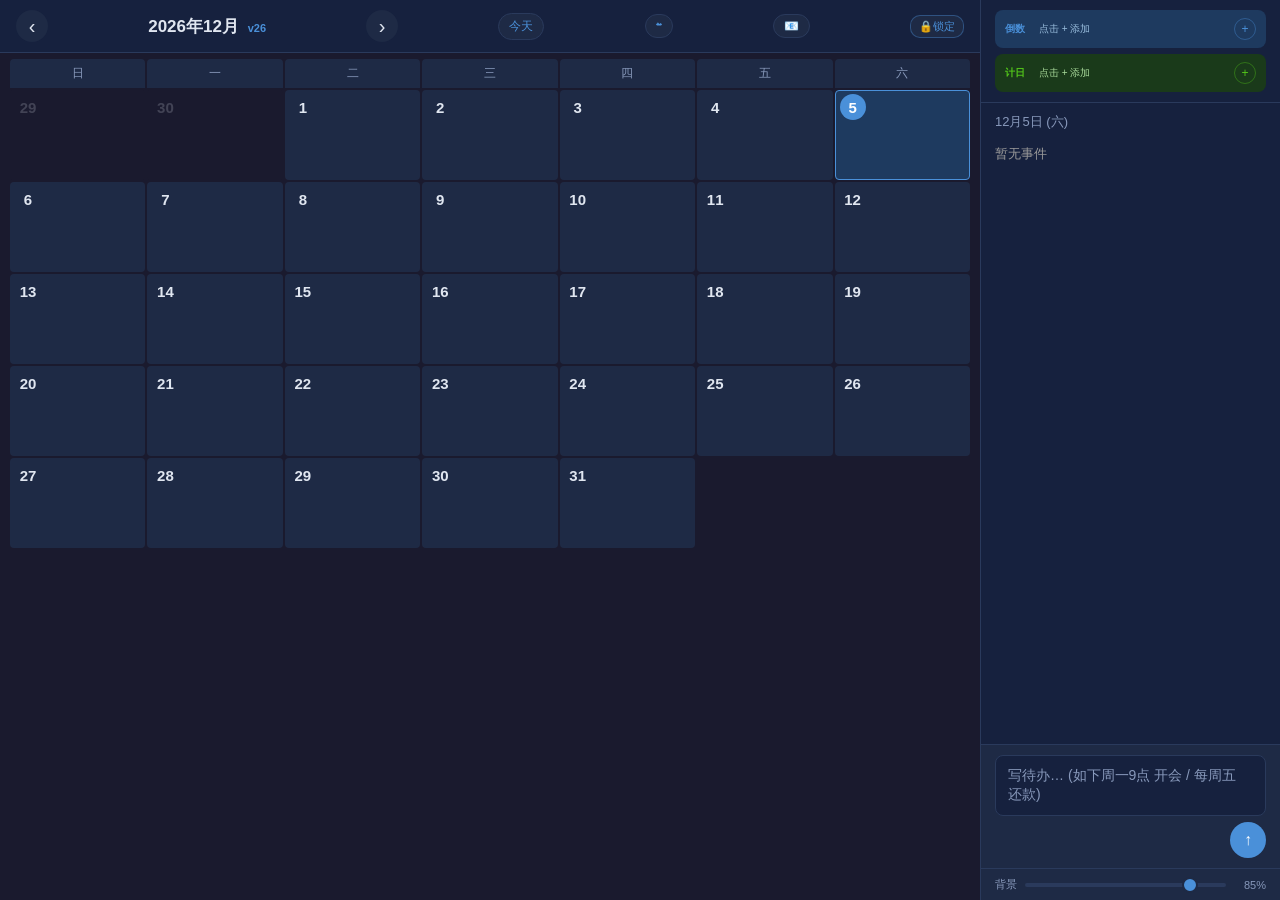
==== commit dcd826c6: "v26: 暗色主题+manifest配色更新+拖拽/勾选/锁定功能" ====
--- a/index.html
+++ b/index.html
@@ -3,7 +3,7 @@
 <head>
 <meta charset="UTF-8">
 <meta name="viewport" content="width=device-width,initial-scale=1,viewport-fit=cover,user-scalable=no">
-<meta name="theme-color" content="#4A90D9">
+<meta name="theme-color" content="#1a1a2e">
 <meta name="apple-mobile-web-app-capable" content="yes">
 <meta name="apple-mobile-web-app-status-bar-style" content="default">
 <meta name="apple-mobile-web-app-title" content="菜花日历">
@@ -12,105 +12,213 @@
 <script src="https://alcdn.msauth.net/browser/2.28.3/js/msal-browser.min.js"></script>
 <title>菜花日历</title>
 <style>
+:root{
+  --bg-primary:#1a1a2e;--bg-secondary:#16213e;--bg-card:#1e2a45;--bg-hover:#253555;
+  --bg-input:#16213e;--border-color:#2a3a5c;--text-primary:#e0e6f0;--text-secondary:#8899bb;
+  --accent:#4A90D9;--accent-bg:#1e3a5f;--green:#52C41A;--green-bg:#1a3a1a;
+  --yellow:#FAAD14;--yellow-bg:#3a3010;--red:#FF4D4F;--red-bg:#3a1a1a;
+  --dialog-bg:#1e2a45;--toast-bg:rgba(0,0,0,.85);
+}
 *{margin:0;padding:0;box-sizing:border-box}
-body{font-family:-apple-system,BlinkMacSystemFont,"PingFang SC","Microsoft YaHei",sans-serif;background:#f5f5f5;color:#1a1a1a;max-width:520px;margin:0 auto;padding-bottom:72px}
-.top-bar{position:sticky;top:0;z-index:50;background:#fff;border-bottom:1px solid #eee}
-.countdown-bar{display:flex;align-items:center;padding:6px 12px;gap:6px;background:#EBF3FC;min-height:32px}
-.countdown-bar .label{font-size:10px;color:#4A90D9;font-weight:600;flex-shrink:0;opacity:.7}
-.cd-scroll{display:flex;gap:6px;overflow-x:auto;flex:1;scrollbar-width:none}
-.cd-scroll::-webkit-scrollbar{display:none}
-.cd-row{display:flex;flex-wrap:nowrap;gap:6px;max-height:24px;overflow-x:auto;overflow-y:hidden;flex:1}
-.cd-row.wrap{flex-wrap:wrap;max-height:56px;overflow-y:auto}
-.counter-bar{display:flex;align-items:center;padding:4px 12px;gap:6px;background:#EDF9E8;border-top:1px solid #dcf0d5;min-height:28px}
-.counter-bar .label{font-size:10px;color:#52C41A;font-weight:600;flex-shrink:0;opacity:.7}
-.ct-scroll{display:flex;gap:6px;overflow-x:auto;flex:1;scrollbar-width:none}
-.ct-scroll::-webkit-scrollbar{display:none}
-.mtag{display:inline-flex;align-items:center;gap:2px;padding:2px 8px;border-radius:12px;font-size:11px;white-space:nowrap;flex-shrink:0;cursor:default}
-.mtag.cd{background:#fff;color:#4A90D9}
-.mtag.ct{background:#fff;color:#52C41A}
-.mtag .n{font-weight:700;font-size:12px}
-.mtag .x{display:none;margin-left:2px;width:11px;height:11px;border-radius:50%;background:rgba(0,0,0,.08);font-size:7px;cursor:pointer}
-.mtag:active .x{display:inline-flex;align-items:center;justify-content:center}
-.top-add{width:22px;height:22px;border:1px solid rgba(0,0,0,.1);border-radius:50%;background:transparent;font-size:12px;color:#999;cursor:pointer;flex-shrink:0;display:flex;align-items:center;justify-content:center}
-.countdown-bar .top-add{border-color:rgba(74,144,217,.3);color:#4A90D9}
-.counter-bar .top-add{border-color:rgba(82,196,26,.3);color:#52C41A}
-.csec{background:#fff;border-bottom:1px solid #eee}
-.cnav{display:flex;align-items:center;justify-content:space-between;padding:10px 14px}
-.cnb{width:28px;height:28px;border:none;background:#f5f5f5;border-radius:50%;font-size:18px;cursor:pointer;color:#333}
-.cttl{font-size:15px;font-weight:600}
-.cttl span{color:#4A90D9;font-size:10px;margin-left:4px}
-.ctoday{font-size:11px;padding:4px 10px;border:1px solid #eee;background:#fff;border-radius:14px;cursor:pointer;color:#4A90D9}
-.cgrid{display:grid;grid-template-columns:repeat(7,1fr);padding:2px 6px 6px;gap:1px}
-.chdr{text-align:center;font-size:10px;color:#999;padding:3px 0}
-.ccell{min-height:48px;display:flex;flex-direction:column;align-items:center;padding:3px 1px;cursor:pointer;border-radius:8px;transition:background .15s}
-.ccell:active{background:#f0f0f0}
-.ccell.dim{opacity:.25;pointer-events:none}
-.ccell.sel{background:#e8f4ff}
-.cdnum{font-size:13px;font-weight:500;width:22px;height:22px;display:flex;align-items:center;justify-content:center;border-radius:50%}
-.ccell.today .cdnum{background:#4A90D9;color:#fff;font-weight:700}
-.ccell.sel .cdnum{background:#4A90D9;color:#fff}
-.cevts{width:100%;margin-top:1px;overflow:hidden;text-align:center}
-.cevt{font-size:8px;line-height:1.2;white-space:nowrap;overflow:hidden;text-overflow:ellipsis;font-weight:500;padding:1px 3px;border-radius:2px;margin:1px 0;cursor:pointer;color:#fff}
-.cevt:active{opacity:.7}
-.cmore{font-size:7px;color:#bbb;margin-top:1px}
-/* 底部事件列表 */
-.elist{background:#fff;margin-top:8px;padding:12px 16px;border-top:1px solid #eee;border-bottom:1px solid #eee}
-.elist h4{font-size:13px;color:#666;margin-bottom:10px;font-weight:500}
-.eitem{display:flex;align-items:center;gap:10px;padding:8px 0;border-bottom:1px solid #f5f5f5}
+html,body{height:100%;width:100%;overflow:hidden}
+body{font-family:-apple-system,BlinkMacSystemFont,"PingFang SC","Microsoft YaHei",sans-serif;background:var(--bg-primary);color:var(--text-primary);display:flex!important;flex-direction:row!important;height:100vh;width:100vw;overflow:hidden}
+/* ===== 左侧：日历区域 ===== */
+.left-panel{flex:1 1 0%!important;min-width:0;overflow-y:auto;display:flex;flex-direction:column;background:var(--bg-primary);height:100vh}
+/* ===== 右侧：功能面板 ===== */
+.right-panel{width:300px;min-width:300px;max-width:320px;flex-shrink:0;background:var(--bg-secondary);border-left:1px solid var(--border-color);display:flex!important;flex-direction:column;overflow-y:auto;height:100vh}
+/* 顶部导航栏 */
+.csec{background:var(--bg-secondary);border-bottom:1px solid var(--border-color);flex-shrink:0}
+.cnav{display:flex;align-items:center;justify-content:space-between;padding:10px 16px}
+.cnb{width:32px;height:32px;border:none;background:var(--bg-card);border-radius:50%;font-size:20px;cursor:pointer;color:var(--text-primary)}
+.cnb:hover{background:var(--bg-hover)}
+.cttl{font-size:17px;font-weight:600}
+.cttl span{color:var(--accent);font-size:11px;margin-left:4px}
+.ctoday{font-size:12px;padding:4px 10px;border:1px solid var(--border-color);background:var(--bg-card);border-radius:14px;cursor:pointer;color:var(--accent)}
+.ctoday:hover{background:var(--bg-hover)}
+
+/* ===== 日历网格 ===== */
+.cal-area{flex:1;overflow-y:auto;padding:6px 10px}
+.cgrid{display:grid;grid-template-columns:repeat(7,1fr);gap:2px}
+.chdr{text-align:center;font-size:12px;color:var(--text-secondary);padding:6px 0;font-weight:500;background:var(--bg-card);border-radius:4px 4px 0 0}
+.ccell{min-height:90px;display:flex;flex-direction:column;padding:3px 4px;cursor:pointer;border-radius:4px;transition:background .15s;background:var(--bg-card);border:1px solid transparent}
+.ccell:hover{background:var(--bg-hover);border-color:var(--border-color)}
+.ccell:active{background:var(--accent-bg)}
+.ccell.dim{opacity:.2;pointer-events:none;background:var(--bg-primary)}
+.ccell.sel{background:var(--accent-bg);border-color:var(--accent)}
+.cdnum{font-size:15px;font-weight:600;width:26px;height:26px;display:flex;align-items:center;justify-content:center;border-radius:50%;flex-shrink:0}
+.ccell.today .cdnum{background:var(--accent);color:#fff;font-weight:700}
+.ccell.sel .cdnum{background:var(--accent);color:#fff}
+.cevts{flex:1;margin-top:2px;overflow:hidden;display:flex;flex-direction:column;gap:1px}
+.cevt-text{font-size:11px;line-height:1.35;padding:1px 4px;border-radius:3px;white-space:nowrap;overflow:hidden;text-overflow:ellipsis;cursor:pointer;display:flex;align-items:center;gap:3px}
+.cevt-text:active{opacity:.7}
+.cevt-text .dot{width:6px;height:6px;border-radius:50%;flex-shrink:0}
+.cmore{font-size:10px;color:var(--accent);font-weight:600;text-align:center;padding:1px 0;cursor:pointer}
+
+/* ===== 事件完成状态 ===== */
+.eitem .chk{width:16px;height:16px;border:1.5px solid var(--border-color);border-radius:4px;flex-shrink:0;cursor:pointer;display:flex;align-items:center;justify-content:center;font-size:10px;color:transparent;transition:all .15s;margin-top:2px;background:transparent}
+.eitem .chk:hover{border-color:var(--accent)}
+.eitem .chk.on{background:var(--accent);border-color:var(--accent);color:#fff}
+.eitem.done .txt{text-decoration:line-through;opacity:.45}
+.eitem.done .bar{opacity:.3}
+.eitem.done .tm,.eitem.done .rec{opacity:.4}
+/* 日历格子内事件完成状态 */
+.cevt-text .chk{width:10px;height:10px;border:1px solid rgba(255,255,255,.25);border-radius:2px;flex-shrink:0;cursor:pointer;display:flex;align-items:center;justify-content:center;font-size:6px;color:transparent;margin-right:1px}
+.cevt-text.done{text-decoration:line-through;opacity:.45}
+.cevt-text.done .chk.on{background:var(--accent);border-color:var(--accent);color:#fff;opacity:.8}
+
+/* ===== 拖拽样式 ===== */
+.ccell.drag-over{background:rgba(74,144,217,.2)!important;border-color:var(--accent)!important;border-style:dashed!important}
+.cevt-text[draggable=true]{cursor:grab}
+.cevt-text[draggable=true]:active{cursor:grabbing;opacity:.7}
+
+/* ===== 锁定按钮 ===== */
+.lock-btn{font-size:11px;padding:3px 8px;border:1px solid var(--border-color);background:var(--bg-card);border-radius:10px;cursor:pointer;color:var(--text-secondary);white-space:nowrap;transition:all .2s}
+.lock-btn:hover{background:var(--bg-hover)}
+.lock-btn.locked{border-color:rgba(74,144,217,.4);color:var(--accent)}
+.lock-btn.unlocking{border-color:var(--green);color:var(--green);animation:pulse-lock 1.5s infinite}
+@keyframes pulse-lock{0%,100%{opacity:1}50%{opacity:.6}}
+
+/* ===== 右侧面板组件 ===== */
+.rp-section{padding:10px 14px;border-bottom:1px solid var(--border-color);flex-shrink:0}
+.countdown-bar{display:flex;align-items:center;padding:6px 0;gap:6px;background:var(--accent-bg);border-radius:8px;padding:8px 10px;margin-bottom:6px}
+.countdown-bar .label{font-size:10px;color:var(--accent);font-weight:600;flex-shrink:0;min-width:28px}
+.cd-row,.ct-scroll{display:flex;flex-wrap:wrap;gap:4px;flex:1}
+.cd-row{display:flex;flex-wrap:wrap;gap:4px;max-height:none;overflow:visible;flex:1}
+.counter-bar{display:flex;align-items:center;padding:6px 0;gap:6px;background:var(--green-bg);border-radius:8px;padding:8px 10px}
+.counter-bar .label{font-size:10px;color:var(--green);font-weight:600;flex-shrink:0;min-width:28px}
+.mtag{display:inline-flex;align-items:center;gap:2px;padding:2px 7px;border-radius:12px;font-size:11px;white-space:nowrap;cursor:default}
+.mtag.cd{background:var(--bg-card);color:var(--accent)}
+.mtag.ct{background:var(--bg-card);color:var(--green)}
+.mtag .n{font-weight:700;font-size:11px}
+.mtag .x{display:inline-flex;margin-left:2px;width:14px;height:14px;border-radius:50%;background:rgba(255,255,255,.1);font-size:9px;cursor:pointer;align-items:center;justify-content:center;color:var(--text-secondary)}
+.top-add{width:22px;height:22px;border:1px solid rgba(255,255,255,.15);border-radius:50%;background:transparent;font-size:12px;color:var(--text-secondary);cursor:pointer;flex-shrink:0;display:flex;align-items:center;justify-content:center}
+.top-add:hover{background:var(--bg-hover)}
+.countdown-bar .top-add{border-color:rgba(74,144,217,.4);color:var(--accent)}
+.counter-bar .top-add{border-color:rgba(82,196,26,.4);color:var(--green)}
+
+/* 事件列表 */
+.elist{padding:10px 14px;flex:1;overflow-y:auto;min-height:0}
+.elist h4{font-size:13px;color:var(--text-secondary);margin-bottom:6px;font-weight:500}
+.eitem{display:flex;align-items:flex-start;gap:8px;padding:6px 0;border-bottom:1px solid var(--border-color);cursor:pointer}
 .eitem:last-child{border-bottom:none}
-.eitem .bar{width:3px;height:20px;border-radius:2px}
-.eitem .txt{flex:1;font-size:14px}
-.eitem .tm{font-size:11px;color:#999}
-.eitem .rec{font-size:10px;color:#4A90D9;background:#EBF3FC;padding:1px 6px;border-radius:10px}
-/* 输入 */
-.ibar{position:fixed;bottom:0;left:50%;transform:translateX(-50%);max-width:520px;width:100%;display:flex;gap:6px;align-items:center;padding:8px 12px calc(8px + env(safe-area-inset-bottom,0));background:rgba(255,255,255,.95);backdrop-filter:blur(12px);border-top:1px solid #eee;z-index:100}
-.ibar textarea{flex:1;border:1px solid #eee;border-radius:8px;padding:8px 12px;font-size:14px;font-family:inherit;resize:none;outline:none;max-height:80px;min-height:34px;line-height:1.4}
-.ibar textarea:focus{border-color:#4A90D9}
-.ibar textarea::placeholder{color:#bbb}
-.sbtn{width:34px;height:34px;border:none;border-radius:50%;background:#4A90D9;color:#fff;font-size:16px;cursor:pointer;flex-shrink:0}
+.eitem .bar{width:3px;height:20px;border-radius:2px;flex-shrink:0;margin-top:2px}
+.eitem .txt{flex:1;font-size:13px;line-height:1.4}
+.eitem .tm{font-size:11px;color:var(--text-secondary)}
+.eitem .rec{font-size:10px;color:var(--accent);background:var(--accent-bg);padding:1px 6px;border-radius:10px}
+
+/* 输入框 */
+.ibar{display:flex;flex-direction:column;gap:6px;padding:10px 14px calc(10px + env(safe-area-inset-bottom,0));background:var(--bg-card);border-top:1px solid var(--border-color);flex-shrink:0;position:relative;z-index:5}
+.ibar textarea{width:100%;border:1px solid var(--border-color);border-radius:8px;padding:10px 12px;font-size:14px;font-family:inherit;resize:none;outline:none;min-height:40px;line-height:1.4;background:var(--bg-input);color:var(--text-primary);user-select:text;-webkit-user-select:text;pointer-events:auto}
+.ibar textarea:focus{border-color:var(--accent);box-shadow:0 0 0 2px rgba(74,144,217,.3)}
+.ibar textarea::placeholder{color:var(--text-secondary)}
+.sbtn-wrap{display:flex;justify-content:flex-end}
+.sbtn{width:36px;height:36px;border:none;border-radius:50%;background:var(--accent);color:#fff;font-size:16px;cursor:pointer;display:flex;align-items:center;justify-content:center}
+.sbtn:hover{opacity:.85}
+
+/* 透明度控制 */
+.opacity-bar{display:flex;align-items:center;gap:8px;padding:8px 14px;background:var(--bg-card);border-top:1px solid var(--border-color);flex-shrink:0}
+.opacity-bar label{font-size:11px;color:var(--text-secondary);white-space:nowrap}
+.opacity-bar input[type=range]{flex:1;-webkit-appearance:none;height:4px;border-radius:2px;background:var(--border-color);outline:none}
+.opacity-bar input[type=range]::-webkit-slider-thumb{-webkit-appearance:none;width:16px;height:16px;border-radius:50%;background:var(--accent);cursor:pointer;border:2px solid var(--bg-card)}
+.opacity-bar .opacity-val{font-size:11px;color:var(--text-secondary);min-width:32px;text-align:right}
+
 /* 弹窗 */
-.ovl{display:none;position:fixed;inset:0;background:rgba(0,0,0,.3);z-index:200;align-items:center;justify-content:center;padding:20px}
+.ovl{display:none;position:fixed;inset:0;background:rgba(0,0,0,.5);z-index:200;align-items:center;justify-content:center;padding:20px}
 .ovl.on{display:flex}
-.dlg{background:#fff;border-radius:12px;padding:20px;width:100%;max-width:320px}
-.dlg h3{font-size:15px;margin-bottom:14px}
-.dlg input,.dlg select{width:100%;padding:9px 12px;border:1px solid #eee;border-radius:8px;font-size:14px;font-family:inherit;outline:none;margin-bottom:8px;background:#fff}
-.dlg input:focus,.dlg select:focus{border-color:#4A90D9}
-.dlg label.switch{display:flex;align-items:center;gap:8px;margin-bottom:8px;font-size:13px;color:#666;cursor:pointer}
-.dlg label.switch input[type=checkbox]{width:auto;margin:0;accent-color:#4A90D9}
+.dlg{background:var(--dialog-bg);border:1px solid var(--border-color);border-radius:12px;padding:20px;width:100%;max-width:320px}
+.dlg h3{font-size:15px;margin-bottom:14px;color:var(--text-primary)}
+.dlg input,.dlg select{width:100%;padding:9px 12px;border:1px solid var(--border-color);border-radius:8px;font-size:14px;font-family:inherit;outline:none;margin-bottom:8px;background:var(--bg-input);color:var(--text-primary)}
+.dlg input:focus,.dlg select:focus{border-color:var(--accent);box-shadow:0 0 0 2px rgba(74,144,217,.2)}
+.dlg label.switch{display:flex;align-items:center;gap:8px;margin-bottom:8px;font-size:13px;color:var(--text-secondary);cursor:pointer}
+.dlg label.switch input[type=checkbox]{width:auto;margin:0;accent-color:var(--accent)}
 .dlg .rec-opts{margin-bottom:8px;display:none}
 .dlg .rec-opts.on{display:block}
-.dlg .rec-opts select{width:100%}
-.dlg .rec-opts .day-pick{display:flex;gap:4px;margin-top:8px}
-.dlg .rec-opts .day-pick span{flex:1;text-align:center;padding:5px 0;border:1px solid #eee;border-radius:6px;font-size:11px;cursor:pointer}
-.dlg .rec-opts .day-pick span.on{background:#4A90D9;color:#fff;border-color:#4A90D9}
-.dlg .rec-opts input[type=number]{width:80px;margin-top:8px}
+.dlg .rec-opts select{width:100%;cursor:pointer;appearance:auto;-webkit-appearance:auto;background:var(--bg-input) url("data:image/svg+xml,%3Csvg xmlns='http://www.w3.org/2000/svg' width='12' height='8'%3E%3Cpath d='M1 1l5 5 5-5' stroke='%23889' fill='none' stroke-width='1.5'/%3E%3C/svg%3E") no-repeat right 12px center;padding-right:32px!important;height:40px;font-size:14px;border:1px solid var(--border-color);border-radius:8px;margin-bottom:10px;color:var(--text-primary)}
+.dlg .rec-opts select:focus{border-color:var(--accent);outline:none;box-shadow:0 0 0 2px rgba(74,144,217,.2)}
+.dlg .rec-opts .day-pick{display:flex;gap:4px;margin-top:4px}
+.dlg .rec-opts .day-pick span{flex:1;text-align:center;padding:7px 0;border:1px solid var(--border-color);border-radius:6px;font-size:12px;cursor:pointer;transition:all .15s;color:var(--text-primary)}
+.dlg .rec-opts .day-pick span:hover{border-color:var(--accent);background:var(--accent-bg)}
+.dlg .rec-opts .day-pick span.on{background:var(--accent);color:#fff;border-color:var(--accent)}
+.dlg .rec-opts input[type=number]{width:100%;margin-top:6px;height:38px;padding:8px 12px;border:1px solid var(--border-color);border-radius:8px;font-size:14px;text-align:center;cursor:pointer;background:var(--bg-input);color:var(--text-primary)}
 .cpick{display:flex;gap:8px;margin-bottom:8px}
 .cpick span{width:28px;height:28px;border-radius:50%;cursor:pointer;border:2px solid transparent;flex-shrink:0}
-.cpick span.on{border-color:#333;box-shadow:0 0 0 2px #fff,0 0 0 4px currentColor}
+.cpick span.on{border-color:var(--text-primary);box-shadow:0 0 0 2px var(--dialog-bg),0 0 0 4px currentColor}
 .dlg-btns{display:flex;gap:8px;justify-content:flex-end;margin-top:4px}
 .dlg-btns button{padding:7px 18px;border:none;border-radius:8px;font-size:13px;cursor:pointer;font-family:inherit}
-.dlg-btns .ok{background:#4A90D9;color:#fff}
-.dlg-btns .no{background:#f5f5f5;color:#888}
-.dlg-btns .del{background:#ff4d4f;color:#fff}
-.toast{position:fixed;bottom:80px;left:50%;transform:translateX(-50%);background:rgba(0,0,0,.8);color:#fff;padding:8px 18px;border-radius:20px;font-size:13px;z-index:300;opacity:0;transition:.3s;pointer-events:none}
+.dlg-btns .ok{background:var(--accent);color:#fff}
+.dlg-btns .no{background:var(--bg-card);color:var(--text-secondary)}
+.dlg-btns .del{background:var(--red);color:#fff}
+.toast{position:fixed;bottom:80px;left:50%;transform:translateX(-50%);background:var(--toast-bg);color:#fff;padding:8px 18px;border-radius:20px;font-size:13px;z-index:300;opacity:0;transition:.3s;pointer-events:none}
 .toast.on{opacity:1}
+
+/* ===== 移动端适配 ===== */
+@media(max-width:768px){
+body{display:flex!important;flex-direction:column!important;height:auto!important;overflow:auto!important;width:100%!important;max-width:520px;margin:0 auto}
+.left-panel{width:100%!important;min-width:auto;height:auto;overflow:visible}
+.right-panel{width:100%!important;min-width:100%;max-width:100%;border-left:none;border-top:1px solid var(--border-color);overflow:visible;height:auto}
+.cal-area{overflow:visible}
+.ccell{min-height:70px}
+.ibar{position:sticky;bottom:0;background:rgba(22,33,62,.95);backdrop-filter:blur(12px);z-index:10}
+.elist{max-height:140px}
+}
 </style>
 </head>
 <body>
 
-<div class="top-bar">
-  <div class="countdown-bar">
-    <span class="label">倒数</span>
-    <div class="cd-row" id="cdrow"></div>
-    <button class="top-add" id="cdadd">+</button>
-  </div>
-  <div class="counter-bar">
-    <span class="label">计日</span>
-    <div class="ct-scroll" id="ctrow"></div>
-    <button class="top-add" id="ctadd">+</button>
+<!-- 左侧：日历区域 -->
+<div class="left-panel">
+<div class="csec">
+  <div class="cnav">
+    <button class="cnb" id="pm">‹</button>
+    <div class="cttl" id="ct">2026年6月 <span>v26</span></div>
+    <button class="cnb" id="nm">›</button>
+    <button class="ctoday" id="td">今天</button>
+    <button class="ctoday" id="syncbtn" title="云端同步">☁</button>
+    <button class="ctoday" id="outlookbtn" title="Outlook同步">📧</button>
+    <button class="lock-btn locked" id="lockbtn" title="默认锁定，点击后可调整位置和大小">🔒锁定</button>
   </div>
 </div>
-
+<div class="cal-area">
+  <div class="cgrid" id="cg"></div>
+</div>
+</div>
+
+<!-- 右侧：功能面板 -->
+<div class="right-panel">
+  <!-- 倒数日 + 计日 -->
+  <div class="rp-section">
+    <div class="countdown-bar">
+      <span class="label">倒数</span>
+      <div class="cd-row" id="cdrow"></div>
+      <button class="top-add" id="cdadd">+</button>
+    </div>
+    <div class="counter-bar">
+      <span class="label">计日</span>
+      <div class="ct-scroll" id="ctrow"></div>
+      <button class="top-add" id="ctadd">+</button>
+    </div>
+  </div>
+
+  <!-- 选中日期的事件列表 -->
+  <div class="elist" id="el">
+    <h4 id="elt">点击日期查看事件</h4>
+    <div id="elc"></div>
+  </div>
+
+  <!-- 输入框 -->
+  <div class="ibar">
+    <textarea id="ci" placeholder="写待办… (如下周一9点 开会 / 每周五 还款)" rows="2"></textarea>
+    <div class="sbtn-wrap"><button class="sbtn" id="sb">↑</button></div>
+  </div>
+  <!-- 透明度控制 (日历清单式: 0%=完全透明/桌面壁纸, 100%=不透明) -->
+  <div class="opacity-bar">
+    <label>背景</label>
+    <input type="range" id="opacity-slider" min="0" max="100" value="85">
+    <span class="opacity-val" id="opacity-val">85%</span>
+  </div>
+</div>
+
+<!-- 弹窗：倒数日/计日编辑 -->
 <div class="ovl" id="mo">
   <div class="dlg">
     <h3 id="mhdr">添加倒数日</h3>
@@ -123,6 +231,7 @@
   </div>
 </div>
 
+<!-- 弹窗：事件编辑 -->
 <div class="ovl" id="eo">
   <div class="dlg">
     <h3>编辑事件</h3>
@@ -158,6 +267,7 @@
   </div>
 </div>
 
+<!-- 弹窗：云端同步 -->
 <div class="ovl" id="so">
   <div class="dlg">
     <h3>☁ 云端同步</h3>
@@ -177,6 +287,7 @@
   </div>
 </div>
 
+<!-- 弹窗：Outlook同步 -->
 <div class="ovl" id="oo">
   <div class="dlg">
     <h3>📧 Outlook 同步</h3>
@@ -207,29 +318,6 @@
   </div>
 </div>
 
-<div class="csec">
-  <div class="cnav">
-    <button class="cnb" id="pm">‹</button>
-    <div class="cttl" id="ct">2026年6月 <span>v21</span></div>
-    <button class="cnb" id="nm">›</button>
-    <button class="ctoday" id="td">今天</button>
-    <button class="ctoday" id="syncbtn" title="云端同步">☁</button>
-    <button class="ctoday" id="outlookbtn" title="Outlook同步">📧</button>
-  </div>
-  <div class="cgrid" id="cg"></div>
-</div>
-
-<!-- 选中日期的事件列表 -->
-<div class="elist" id="el">
-  <h4 id="elt">点击日期查看事件</h4>
-  <div id="elc"></div>
-</div>
-
-<div class="ibar">
-  <textarea id="ci" placeholder="写待办… (如下周一9点 开会 / 每周五 还款)" rows="1"></textarea>
-  <button class="sbtn" id="sb">↑</button>
-</div>
-
 <div class="toast" id="to"></div>
 
 <script>
@@ -249,7 +337,7 @@
   line=line.replace(/^\d+[、，,.。\s]+/,'').trim();if(!line)return null;
   var r={title:line,date:null,time:null,recurring:null,color:'default',needsClarify:false};
   // recurring patterns first
-  var pats=[{re:/每天/,fn:function(){return{t:'daily'}}},{re:/(每个)?工作日/,fn:function(){return{t:'weekdays'}}},{re:/每周([一二三四五六日天])/,fn:function(m){return{t:'weekly',d:N[m[1]]}}},{re:/每月(\d{1,2})[日号]/,fn:function(m){return{t:'monthly',d:parseInt(m[1])}}},{re:/每个月(\d{1,2})[日号]/,fn:function(m){return{t:'monthly',d:parseInt(m[1])}}},{re:/每个月的(\d{1,2})[日号]/,fn:function(m){return{t:'monthly',d:parseInt(m[1])}}},{re:/每月的(\d{1,2})[日号]/,fn:function(m){return{t:'monthly',d:parseInt(m[1])}}}];
+  var pats=[{re:/每天/,fn:function(){return{t:'daily'}}},{re:/(每个)?工作日/,fn:function(){return{t:'weekdays'}}},{re:/每周([一二三四五六日])/,fn:function(m){return{t:'weekly',d:N[m[1]]}}},{re:/每月(\d{1,2})[日号]/,fn:function(m){return{t:'monthly',d:parseInt(m[1])}}},{re:/每个月(\d{1,2})[日号]/,fn:function(m){return{t:'monthly',d:parseInt(m[1])}}},{re:/每个月的(\d{1,2})[日号]/,fn:function(m){return{t:'monthly',d:parseInt(m[1])}}},{re:/每月的(\d{1,2})[日号]/,fn:function(m){return{t:'monthly',d:parseInt(m[1])}}}];
   for(var i=0;i<pats.length;i++){var m=line.match(pats[i].re);if(m){r.recurring=pats[i].fn(m);r.recurring.matched=m[0];r.title=r.title.replace(m[0],'').trim();break}}
   // time
   var tps=[{re:/上午(\d{1,2})点(半|(\d{1,2})分?)?/,fn:function(m){return pad(parseInt(m[1]),m[2]==='半'?30:(m[3]?parseInt(m[3]):0))}},{re:/下午(\d{1,2})点(半|(\d{1,2})分?)?/,fn:function(m){return pad(parseInt(m[1])+12,m[2]==='半'?30:(m[3]?parseInt(m[3]):0))}},{re:/晚上(\d{1,2})点(半|(\d{1,2})分?)?/,fn:function(m){return pad(parseInt(m[1])+12,m[2]==='半'?30:(m[3]?parseInt(m[3]):0))}},{re:/(\d{1,2}):(\d{2})/,fn:function(m){return m[1].padStart(2,'0')+':'+m[2]}},{re:/全天/,fn:function(){return'all_day'}}];
@@ -260,8 +348,8 @@
   for(var i=0;i<dps.length;i++){var m=r.title.match(dps[i].re);if(m){r.date=dps[i].fn(m);r.title=r.title.replace(m[0],'').trim();found=true;break}}
   if(!found){var am=r.title.match(/^(\d{1,2})月(\d{1,2})[日号]/);if(am){var mo=parseInt(am[1]),dy=parseInt(am[2]);if(mo>=1&&mo<=12&&dy>=1&&dy<=31){var d=new Date(now().getFullYear(),mo-1,dy);if(d<now())d.setFullYear(d.getFullYear()+1);r.date=d;r.title=r.title.replace(am[0],'').trim();found=true}}}
   if(!found){var dm=r.title.match(/^(\d{1,2})[日号](?![-.\d])/);if(dm){var dy=parseInt(dm[1]);if(dy>=1&&dy<=31){var d=new Date(now().getFullYear(),now().getMonth(),dy);if(d<now())d.setMonth(d.getMonth()+1);r.date=d;r.title=r.title.replace(dm[0],'').trim();found=true}}}
-  // If has recurring but no date found, set date to next occurrence of that weekday (today or next)
-  if(r.recurring&&!r.date&&r.recurring.t==='weekly'){r.date=getNextWeekday(D[r.recurring.d],0)} // 0 = this week or next
+  // If has recurring but no date found
+  if(r.recurring&&!r.date&&r.recurring.t==='weekly'){r.date=getNextWeekday(D[r.recurring.d],0)}
   if(!found&&!r.recurring){r.needsClarify=true}
   r.title=r.title.replace(/^[,，、。.\s]+/,'').replace(/[,，、。.\s]+$/,'').replace(/^[【\[].*?[】\]]/,'').trim();
   if(!r.title)r.title='(无标题)';
@@ -276,7 +364,7 @@
  formatDate:function(date){if(!date)return'';return date.getFullYear()+'/'+(date.getMonth()+1)+'/'+date.getDate()+' 周'+D[date.getDay()]},
  recLabel:function(r){if(!r)return'';var m={daily:'每天',weekdays:'工作日'};if(m[r.t])return m[r.t];if(r.t==='weekly')return'每周'+D[r.d];if(r.t==='monthly')return'每月'+r.d+'号';return''}
 };
-function pad(h,m){if(h===12)h=12;if(h>24)h-=12;return String(h).padStart(2,'0')+':'+String(m).padStart(2,'0')}
+function pad(h,m){if(h===12)h=12;if(h>24)h-=24;return String(h).padStart(2,'0')+':'+String(m).padStart(2,'0')}
 })();
 
 // ====== Storage ======
@@ -297,8 +385,8 @@
  deleteEvent:function(id){saveEvs(getEvs().filter(function(e){return e.id!==id}))},
  getMonthEventDates:function(yy,mm){var evs=getEvs(),map={},f=new Date(yy,mm,1),l=new Date(yy,mm+1,0);
   for(var i=0;i<evs.length;i++){var ev=evs[i];
-   if(ev.recurring){for(var d=new Date(f.getTime());d<=l;d.setDate(d.getDate()+1)){if(matchRec(ev,new Date(d.getTime()))){var k=fmt(d);if(!map[k])map[k]=[];map[k].push({id:ev.id,title:ev.title,color:ev.color,time:ev.time,recurring:ev.recurring})}}}
-   else if(ev.date){var p=ev.date.split('-'),y=parseInt(p[0]),m2=parseInt(p[1]);if(y===yy&&m2-1===mm){if(!map[ev.date])map[ev.date]=[];map[ev.date].push({id:ev.id,title:ev.title,color:ev.color,time:ev.time,recurring:ev.recurring})}}}
+   if(ev.recurring){for(var d=new Date(f.getTime());d<=l;d.setDate(d.getDate()+1)){if(matchRec(ev,new Date(d.getTime()))){var k=fmt(d);if(!map[k])map[k]=[];map[k].push({id:ev.id,title:ev.title,color:ev.color,time:ev.time,recurring:ev.recurring,done:ev.done||false})}}}
+   else if(ev.date){var p=ev.date.split('-'),y=parseInt(p[0]),m2=parseInt(p[1]);if(y===yy&&m2-1===mm){if(!map[ev.date])map[ev.date]=[];map[ev.date].push({id:ev.id,title:ev.title,color:ev.color,time:ev.time,recurring:ev.recurring,done:ev.done||false})}}}
   return map},
  formatDateStr:fmt,
  getMilestones:function(){return get('cal_ms','[]')},
@@ -518,6 +606,30 @@
  E('#sb').addEventListener('click',handleSend);
  E('#ci').addEventListener('keydown',function(e){if(e.key==='Enter'&&!e.shiftKey){e.preventDefault();handleSend()}});
  E('#ci').addEventListener('input',autoResize);
+ // 透明度控制 (日历清单式穿透透明)
+ var opSlider=E('#opacity-slider'),opVal=E('#opacity-val');
+ var savedOp=localStorage.getItem('cal_bg_alpha');
+ if(savedOp){opSlider.value=savedOp;opVal.textContent=savedOp+'%'}
+ // 如果在 Electron 环境，同步到 Electron API
+ if(window.electronAPI){
+  var initAlpha=(savedOp||85)/100;
+  window.electronAPI.setBgAlpha(initAlpha).catch(function(){});
+ }
+ opSlider.addEventListener('input',function(){
+  var v=this.value;
+  opVal.textContent=v+'%';
+  localStorage.setItem('cal_bg_alpha',v);
+  // Electron环境：调用主进程API实现真正的窗口穿透透明
+  if(window.electronAPI){window.electronAPI.setBgAlpha(v/100).catch(function(){});return}
+  // 浏览器预览：用CSS模拟透明效果
+  var a=v/100;
+  document.body.style.background='transparent';
+  document.querySelector('.left-panel').style.background='rgba(26,26,46,'+a+')';
+  document.querySelector('.right-panel').style.background='rgba(22,33,62,'+a+')';
+  document.querySelectorAll('.ccell').forEach(function(c){c.style.background='rgba(30,42,69,'+Math.min(1,a+0.15)+')'});
+  document.querySelectorAll('.csec').forEach(function(c){c.style.background='rgba(22,33,62,'+a+')'});
+  document.querySelectorAll('.ibar').forEach(function(c){c.style.background='rgba(30,42,69,'+a+')'});
+ });
  E('#cdadd').addEventListener('click',function(){showMilestone('countdown')});
  E('#ctadd').addEventListener('click',function(){showMilestone('counter')});
  E('#mc').addEventListener('click',hideMilestone);
@@ -547,16 +659,67 @@
  E('#opull').addEventListener('click',outlookPull);
  E('#opush').addEventListener('click',outlookPush);
  E('#ohelp').addEventListener('click',function(e){e.preventDefault();E('#ohelpbox').style.display=E('#ohelpbox').style.display==='none'?'block':'none'});
- // Calendar click - select date
+ // Calendar click - select date or edit event
  E('#cg').addEventListener('click',function(e){
   var cell=e.target.closest('.ccell');
   if(cell&&cell.dataset.date){selectDate(cell.dataset.date)}
-  var evt=e.target.closest('.cevt');
-  if(evt&&evt.dataset.id){showEditEvent(evt.dataset.id)}
+  var evtEl=e.target.closest('.cevt-text');
+  if(evtEl&&evtEl.dataset.id){showEditEvent(evtEl.dataset.id)}
  });
  E('#cdrow').addEventListener('click',function(e){var b=e.target.closest('.x');if(b){Storage.deleteMilestone(b.dataset.id);renderMilestones()}});
  E('#ctrow').addEventListener('click',function(e){var b=e.target.closest('.x');if(b){Storage.deleteMilestone(b.dataset.id);renderMilestones()}});
  E('#rec-days').addEventListener('click',function(e){var s=e.target.closest('span');if(!s)return;E('#rec-days').querySelectorAll('span').forEach(function(x){x.classList.remove('on')});s.classList.add('on')});
+ // ===== 日历格子事件拖拽到其他日期 =====
+ var dragEvtId=null;
+ E('#cg').addEventListener('dragstart',function(e){
+  var el=e.target.closest('.cevt-text');if(!el)return;
+  dragEvtId=el.dataset.id;e.dataTransfer.effectAllowed='move';e.dataTransfer.setData('text/plain',dragEvtId);
+  setTimeout(function(){el.style.opacity='.4'},0);
+ });
+ E('#cg').addEventListener('dragend',function(e){
+  var el=e.target.closest('.cevt-text');if(el)el.style.opacity='1';
+  E('#cg').querySelectorAll('.ccell.drag-over').forEach(function(c){c.classList.remove('drag-over')});dragEvtId=null;
+ });
+ E('#cg').addEventListener('dragover',function(e){
+  e.preventDefault();e.dataTransfer.dropEffect='move';
+  var cell=e.target.closest('.ccell');if(cell&&cell.dataset.date&&!cell.classList.contains('dim')){
+   E('#cg').querySelectorAll('.ccell.drag-over').forEach(function(c){c.classList.remove('drag-over')});cell.classList.add('drag-over')}
+ });
+ E('#cg').addEventListener('dragleave',function(e){var cell=e.target.closest('.ccell');if(cell)cell.classList.remove('drag-over')});
+ E('#cg').addEventListener('drop',function(e){
+  e.preventDefault();var cell=e.target.closest('.ccell');
+  if(!cell||!cell.dataset.date||cell.classList.contains('dim'))return;
+  var evtId=e.dataTransfer.getData('text/plain');if(!evtId)return;
+  var newDate=cell.dataset.date,ev=Storage.getEventById(evtId);
+  if(!ev||!ev.recurring){Storage.updateEvent(evtId,{date:newDate});toast('已移到 '+newDate);renderCalendar();renderEventList();renderMilestones()}
+  else{toast('循环事件暂不支持拖拽')}
+  E('#cg').querySelectorAll('.ccell.drag-over').forEach(function(c){c.classList.remove('drag-over')});
+ });
+ // 日历格子内checkbox点击→切换完成(阻止冒泡，防止触发行程选择)
+ E('#cg').addEventListener('click',function(e){
+  var chk=e.target.closest('.cevt-text .chk');if(!chk)return;
+  e.stopPropagation();
+  var cevt=chk.closest('.cevt-text');if(!cevt)return;
+  var id=cevt.dataset.id,ev=Storage.getEventById(id);
+  if(ev){Storage.updateEvent(id,{done:!ev.done});renderCalendar();renderEventList()}
+ });
+ // ===== 锁定/调整模式 =====
+ var isLocked=true;
+ var lockBtn=E('#lockbtn');
+ // 初始化时从localStorage恢复锁定状态
+ var savedLock=localStorage.getItem('cal_locked');
+ if(savedLock!==null){isLocked=savedLock==='true'}
+ updateLockUI();
+ lockBtn.addEventListener('click',function(){
+  isLocked=!isLocked;localStorage.setItem('cal_locked',isLocked);updateLockUI();
+  if(window.electronAPI){window.electronAPI.setLockMode(isLocked).catch(function(){})}
+ });
+ function updateLockUI(){
+  if(isLocked){lockBtn.textContent='🔒锁定';lockBtn.className='lock-btn locked';lockBtn.title='点击后可调整位置和大小'}
+  else{lockBtn.textContent='🔓调整中';lockBtn.className='lock-btn unlocking';lockBtn.title='点击锁定位置和大小'}
+ }
+ // 如果在Electron环境，初始化锁定状态
+ if(window.electronAPI){window.electronAPI.setLockMode(isLocked).catch(function(){})}
 }
 
 function updateRecFields(){
@@ -569,26 +732,29 @@
 
 function selectDate(ds){
  selDate=ds;
- renderCalendar(); // update selection highlight
+ renderCalendar();
  renderEventList();
 }
 
 function renderCalendar(){
  var g=E('#cg'),t=E('#ct'),dm=Storage.getMonthEventDates(yy,mm),td=Storage.formatDateStr(new Date());
- t.innerHTML=yy+'年'+(mm+1)+'月 <span>v21</span>';
+ t.innerHTML=yy+'年'+(mm+1)+'月 <span>v26</span>';
  var fd=new Date(yy,mm,1).getDay(),dim=new Date(yy,mm+1,0).getDate(),pdim=new Date(yy,mm,0).getDate();
  var h='';
  '日一二三四五六'.split('').forEach(function(d){h+='<div class="chdr">'+d+'</div>'});
+ // 上月尾部
  for(var i=fd-1;i>=0;i--){h+='<div class="ccell dim"><div class="cdnum">'+(pdim-i)+'</div></div>'}
+ // 本月日期 - 方格布局，每个格子显示事件文字
  for(var d=1;d<=dim;d++){
   var ds=yy+'-'+String(mm+1).padStart(2,'0')+'-'+String(d).padStart(2,'0');
   var evs=dm[ds]||[],cls='ccell';
   if(ds===td)cls+=' today';
   if(ds===selDate)cls+=' sel';
-  var eh='',max=2; // show max 2 in cell
+  var eh='',max=4;
   for(var i=0;i<Math.min(evs.length,max);i++){
    var co=COLORS[evs[i].color]||COLORS['default'];
-   eh+='<div class="cevt" data-id="'+evs[i].id+'" style="background:'+co+'">'+H(evs[i].title)+'</div>';
+   var doneC=evs[i].done?' done':'',chkC=evs[i].done?' on':'',chkTxt=evs[i].done?'✓':'';
+   eh+='<div class="cevt-text'+doneC+'" data-id="'+evs[i].id+'" draggable="true" style="color:'+co+'"><span class="chk'+chkC+'">'+chkTxt+'</span><span class="dot" style="background:'+co+'"></span>'+H(evs[i].title)+'</div>';
   }
   if(evs.length>max){eh+='<div class="cmore">+'+(evs.length-max)+'</div>'}
   h+='<div class="'+cls+'" data-date="'+ds+'"><div class="cdnum">'+d+'</div>'+(evs.length?'<div class="cevts">'+eh+'</div>':'')+'</div>'
@@ -605,11 +771,18 @@
  var html='';
  evs.forEach(function(ev){
   var co=COLORS[ev.color]||COLORS['default'],tm=ev.time==='all_day'?'全天':(ev.time||''),rl=ev.recurring?(' 🔁'+Parser.recLabel(ev.recurring)):'';
-  html+='<div class="eitem" data-id="'+ev.id+'"><div class="bar" style="background:'+co+'"></div><div class="txt">'+H(ev.title)+'</div>'+(tm?'<div class="tm">'+tm+'</div>':'')+(rl?'<div class="rec">'+rl+'</div>':'')+'</div>';
+  var doneC=ev.done?' done':'',chkC=ev.done?' on':'',chkTxt=ev.done?'✓':'';
+  html+='<div class="eitem'+doneC+'" data-id="'+ev.id+'"><span class="chk'+chkC+'" data-chk="'+ev.id+'">'+chkTxt+'</span><div class="bar" style="background:'+co+'"></div><div class="txt">'+H(ev.title)+'</div>'+(tm?'<div class="tm">'+tm+'</div>':'')+(rl?'<div class="rec">'+rl+'</div>':'')+'</div>';
  });
  list.innerHTML=html;
- // bind click on list items
- list.querySelectorAll('.eitem').forEach(function(it){it.addEventListener('click',function(){showEditEvent(this.dataset.id)})});
+ // 事件委托：checkbox点击→切换完成，其他点击→编辑
+ list.addEventListener('click',function(e){
+  var chk=e.target.closest('.chk');
+  if(chk){e.stopPropagation();var id=chk.dataset.chk,ev=Storage.getEventById(id);
+   if(ev){Storage.updateEvent(id,{done:!ev.done});renderCalendar();renderEventList();toast(ev.done?'已标记完成':'已取消完成')}return}
+  var item=e.target.closest('.eitem');
+  if(item){showEditEvent(item.dataset.id)}
+ });
 }
 
 function chMonth(d){mm+=d;if(mm<0){mm=11;yy--}if(mm>11){mm=0;yy++};renderCalendar();renderEventList()}
@@ -617,17 +790,62 @@
 
 function handleSend(){
  var t=E('#ci').value.trim();if(!t)return;
- var evs=Parser.parse(t),ok=evs.filter(function(e){return!e.needsClarify}),nc=evs.filter(function(e){return e.needsClarify});
+ var inst=extractBatchInstructions(t);
+ var clean=removeBatchInstructions(t);
+ var evs=Parser.parse(clean);
+ evs=applyInstructions(evs,inst);
+ var ok=evs.filter(function(e){return!e.needsClarify}),nc=evs.filter(function(e){return e.needsClarify});
+ // 如果选中了日期，将缺少日期的事件补上选中日期
+ if(selDate){nc.forEach(function(e){e.date=new Date(selDate+'T00:00:00');e.needsClarify=false;ok.push(e)});nc=[]}
+ // 如果选中了日期，覆盖parser自动延后的过去日期(如6月16日输入"10号开会"→parser改为7月10日，强制用选中的日期)
+ if(selDate){ok.forEach(function(e){if(!e.recurring&&e.date){var pd=Storage.formatDateStr(e.date);if(pd!==selDate){e.date=new Date(selDate+'T00:00:00')}}})}
  if(evs.length===0){toast('没识别到，试试：下周一9点 开会');return}
  if(ok.length>0){
   Storage.addEvents(ok.map(function(e){return{title:e.title,date:e.date?Storage.formatDateStr(e.date):null,time:e.time,recurring:e.recurring,color:e.color,showInCountdown:e.recurring?true:undefined}}));
   toast('已添加 '+ok.length+' 个事项');
  }
- if(nc.length>0){toast('⚠️ '+nc.map(function(e){return e.title}).join(' ')+' 缺少日期')}
+ if(nc.length>0){toast('请先点击一个日期，再输入事项')}
  E('#ci').value='';autoResize();renderCalendar();renderEventList();renderMilestones();
 }
 
-function autoResize(){var i=E('#ci');i.style.height='auto';i.style.height=Math.min(i.scrollHeight,80)+'px'}
+function extractBatchInstructions(text){
+ var inst={};
+ var cm=text.match(/[，,]?\s*(?:并?)?(?:标注|标记|标)(红|黄|绿|蓝)色?/);
+ if(cm) inst.color={红:'red',黄:'yellow',绿:'green',蓝:'blue'}[cm[1]];
+ var rm=text.match(/(?:以上|全部|这些|所有)(?:日期)?(?:每月|每周|每天|每个工作日)?(?:循环|重复|定期)/);
+ if(rm){
+  var r=rm[0];
+  if(/每月/.test(r)) inst.recurring={t:'monthly'};
+  else if(/每周/.test(r)) inst.recurring={t:'weekly'};
+  else if(/每天/.test(r)) inst.recurring={t:'daily'};
+  else if(/工作日/.test(r)) inst.recurring={t:'weekdays'};
+  else inst.recurring={t:'monthly'};
+ }
+ return inst;
+}
+function removeBatchInstructions(text){
+ return text
+  .replace(/[，,]?\s*(?:以上|全部|这些|所有)(?:日期)?(?:每月|每周|每天|每个工作日)?(?:循环|重复|定期)/g,'')
+  .replace(/[，,]?\s*(?:并?)?(?:标注|标记|标)(红|黄|绿|蓝)色?/g,'')
+  .replace(/[,，]\s*$/,'').trim();
+}
+function applyInstructions(evs,inst){
+ if(!inst||(!inst.color&&!inst.recurring)) return evs;
+ var cMap={红:'red',黄:'yellow',绿:'green',蓝:'blue'};
+ for(var i=0;i<evs.length;i++){
+  if(inst.color) evs[i].color=inst.color;
+  if(inst.recurring){
+   evs[i].recurring=JSON.parse(JSON.stringify(inst.recurring));
+   if(evs[i].recurring.t==='monthly'&&evs[i].date){
+    var dp=evs[i].date.split('-');
+    if(dp.length>=3) evs[i].recurring.d=parseInt(dp[2]);
+   }
+  }
+ }
+ return evs;
+}
+
+function autoResize(){var i=E('#ci');i.style.height='auto';i.style.height=Math.min(i.scrollHeight,120)+'px'}
 
 // Milestones
 function getNextRecurringDate(ev,from){
@@ -638,7 +856,6 @@
 function renderMilestones(){
  var ms=Storage.getMilestones(),n=new Date();n.setHours(0,0,0,0);
  var cds=ms.filter(function(m){return m.type!=='counter'}),cts=ms.filter(function(m){return m.type==='counter'});
- // 混入循环事件到倒数日
  var evs=Storage.getEvents();
  evs.forEach(function(ev){
   if(!ev.recurring||ev.showInCountdown===false)return;
@@ -653,16 +870,18 @@
   if(diff<0){lbs='已过 '+Math.abs(diff)+' 天'}else if(diff===0){lbs='就是今天'}else{lbs='还有 '+diff+' 天'}
   h+='<div class="mtag cd">'+H(m.title)+(m.isRec?'<b class="n">'+lbs+'</b>':' <b class="n">'+lbs+'</b><span class="x" data-id="'+m.id+'">×</span>')+'</div>';
  });
- cdrow.innerHTML=h;if(cds.length>3)cdrow.classList.add('wrap');else cdrow.classList.remove('wrap');
+ cdrow.innerHTML=h;cdrow.classList.remove('wrap');
  cts.sort(function(a,b){return new Date(a.date)-new Date(b.date)});
  var ctrow=E('#ctrow'),h2='';
  if(!cts.length){h2='<span style="color:#a8d99a;font-size:10px">点击 + 添加</span>'}
  cts.forEach(function(m){
   var t=new Date(m.date+'T00:00:00'),diff=Math.ceil((t-n)/86400000);
-  h2+='<div class="mtag ct">'+H(m.title)+' <b class="n">已过 '+Math.abs(Math.min(diff,0))+' 天</b><span class="x" data-id="'+m.id+'">×</span></div>';
+  h2+='<div class="mtag ct">'+H(m.title)+' <b class="n">已过 '+absMin(diff)+' 天</b><span class="x" data-id="'+m.id+'">×</span></div>';
  });
  ctrow.innerHTML=h2;
 }
+function absMin(n){return n<0?Math.abs(Math.min(n,0)):Math.min(n,0)}
+
 function showMilestone(type){
  curMsType=type;
  E('#mo').classList.add('on');E('#mt').value='';
